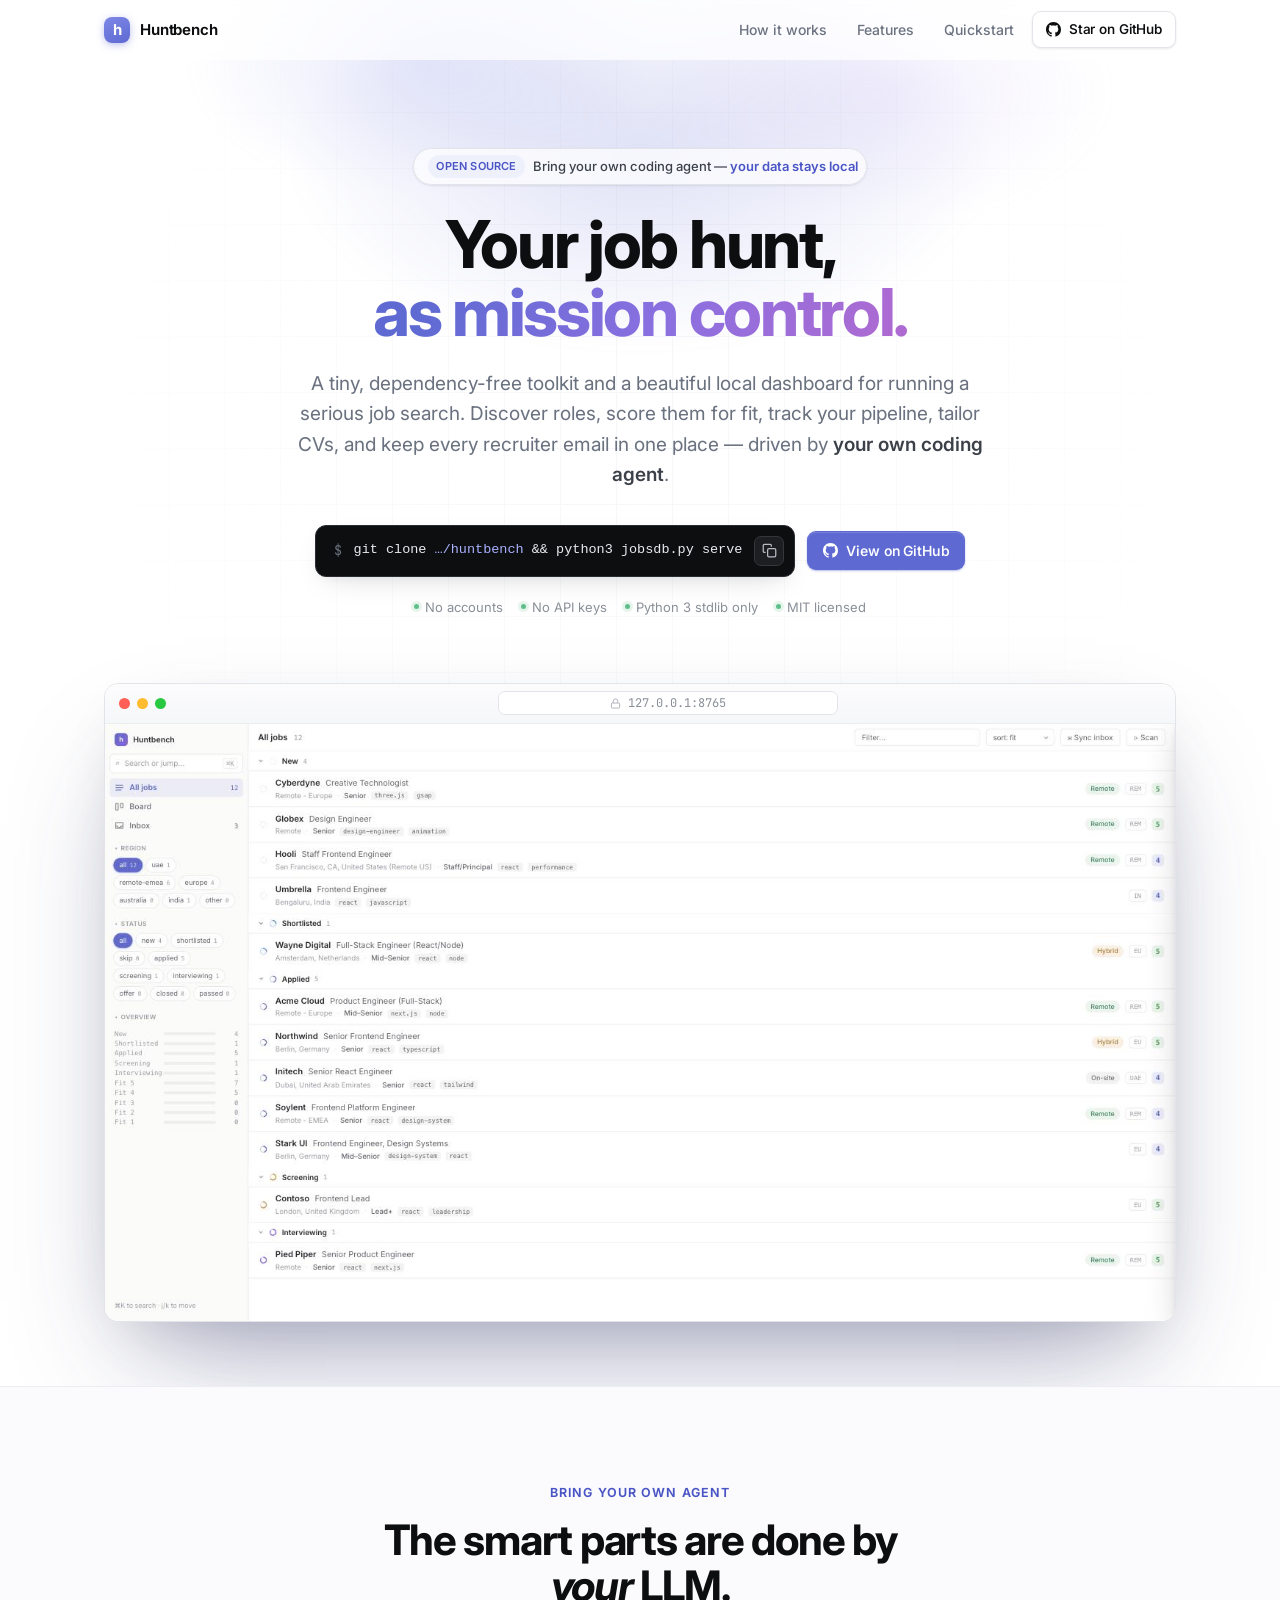
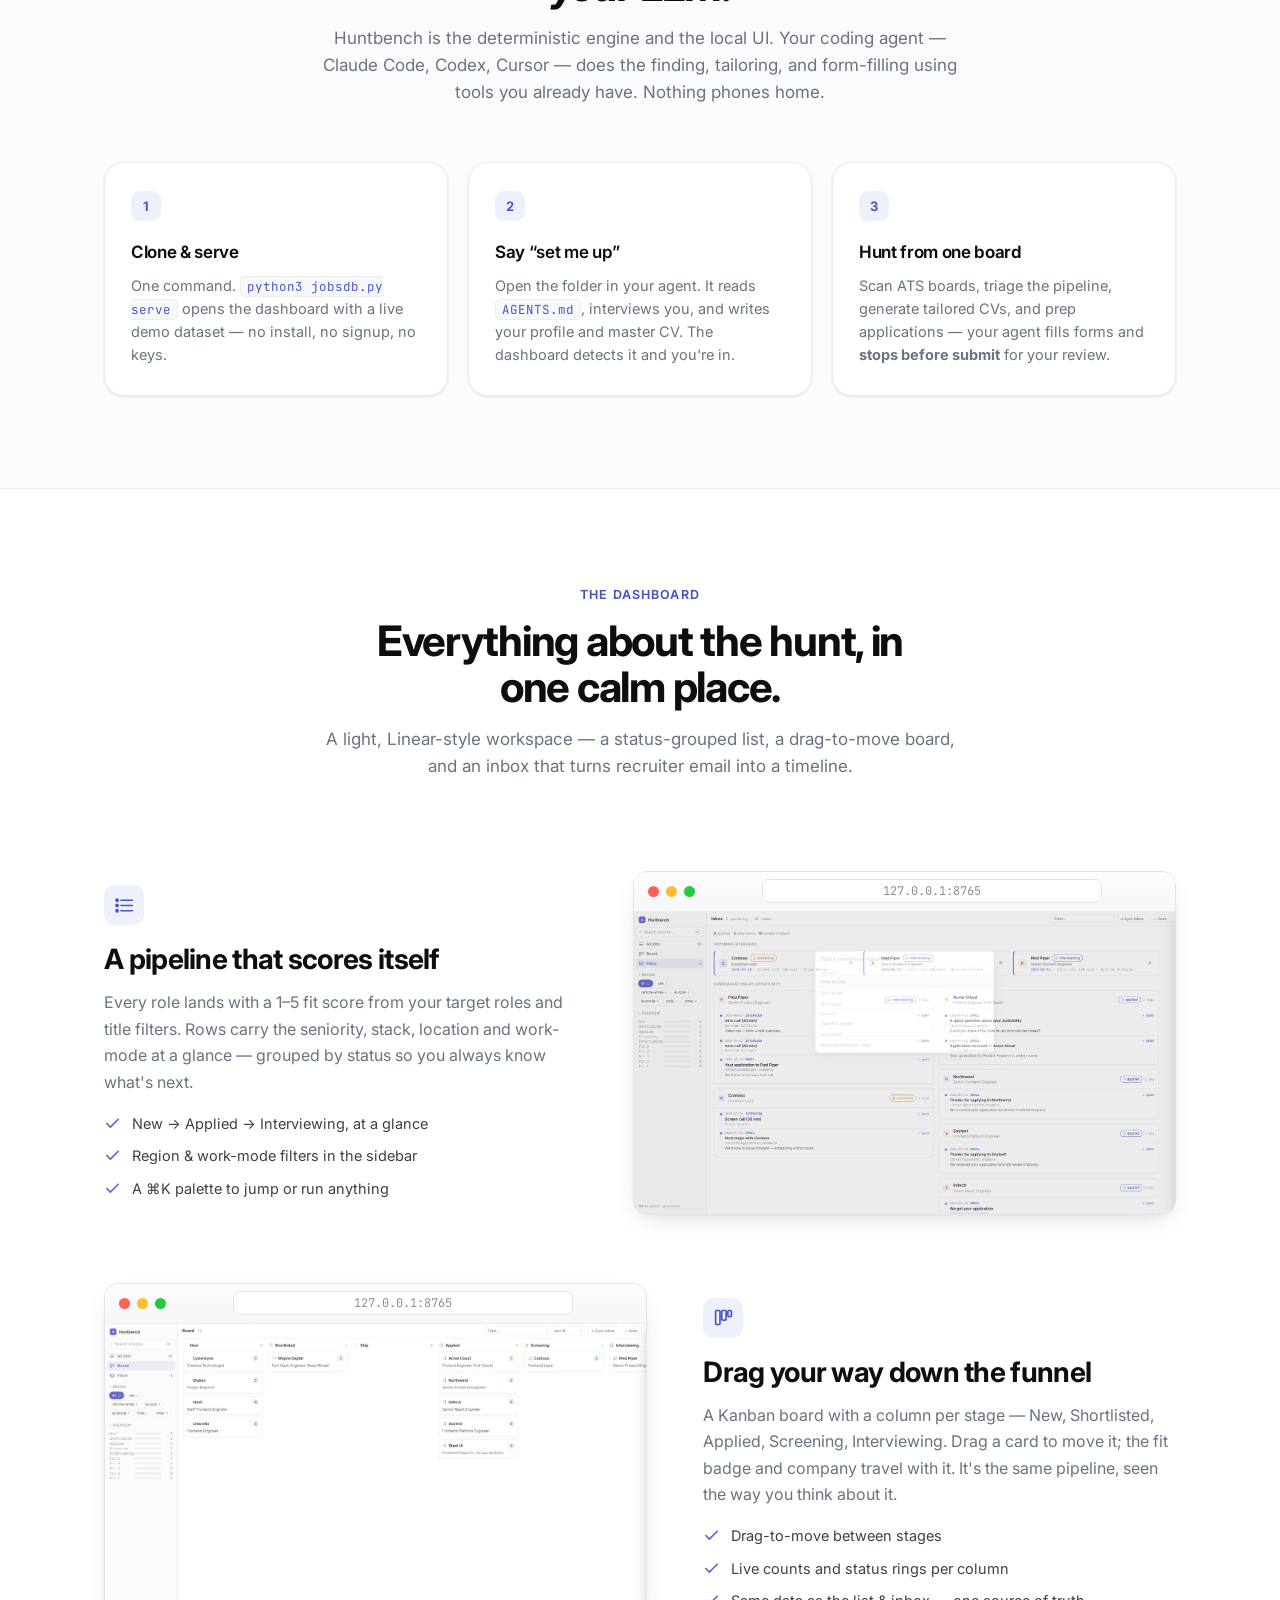
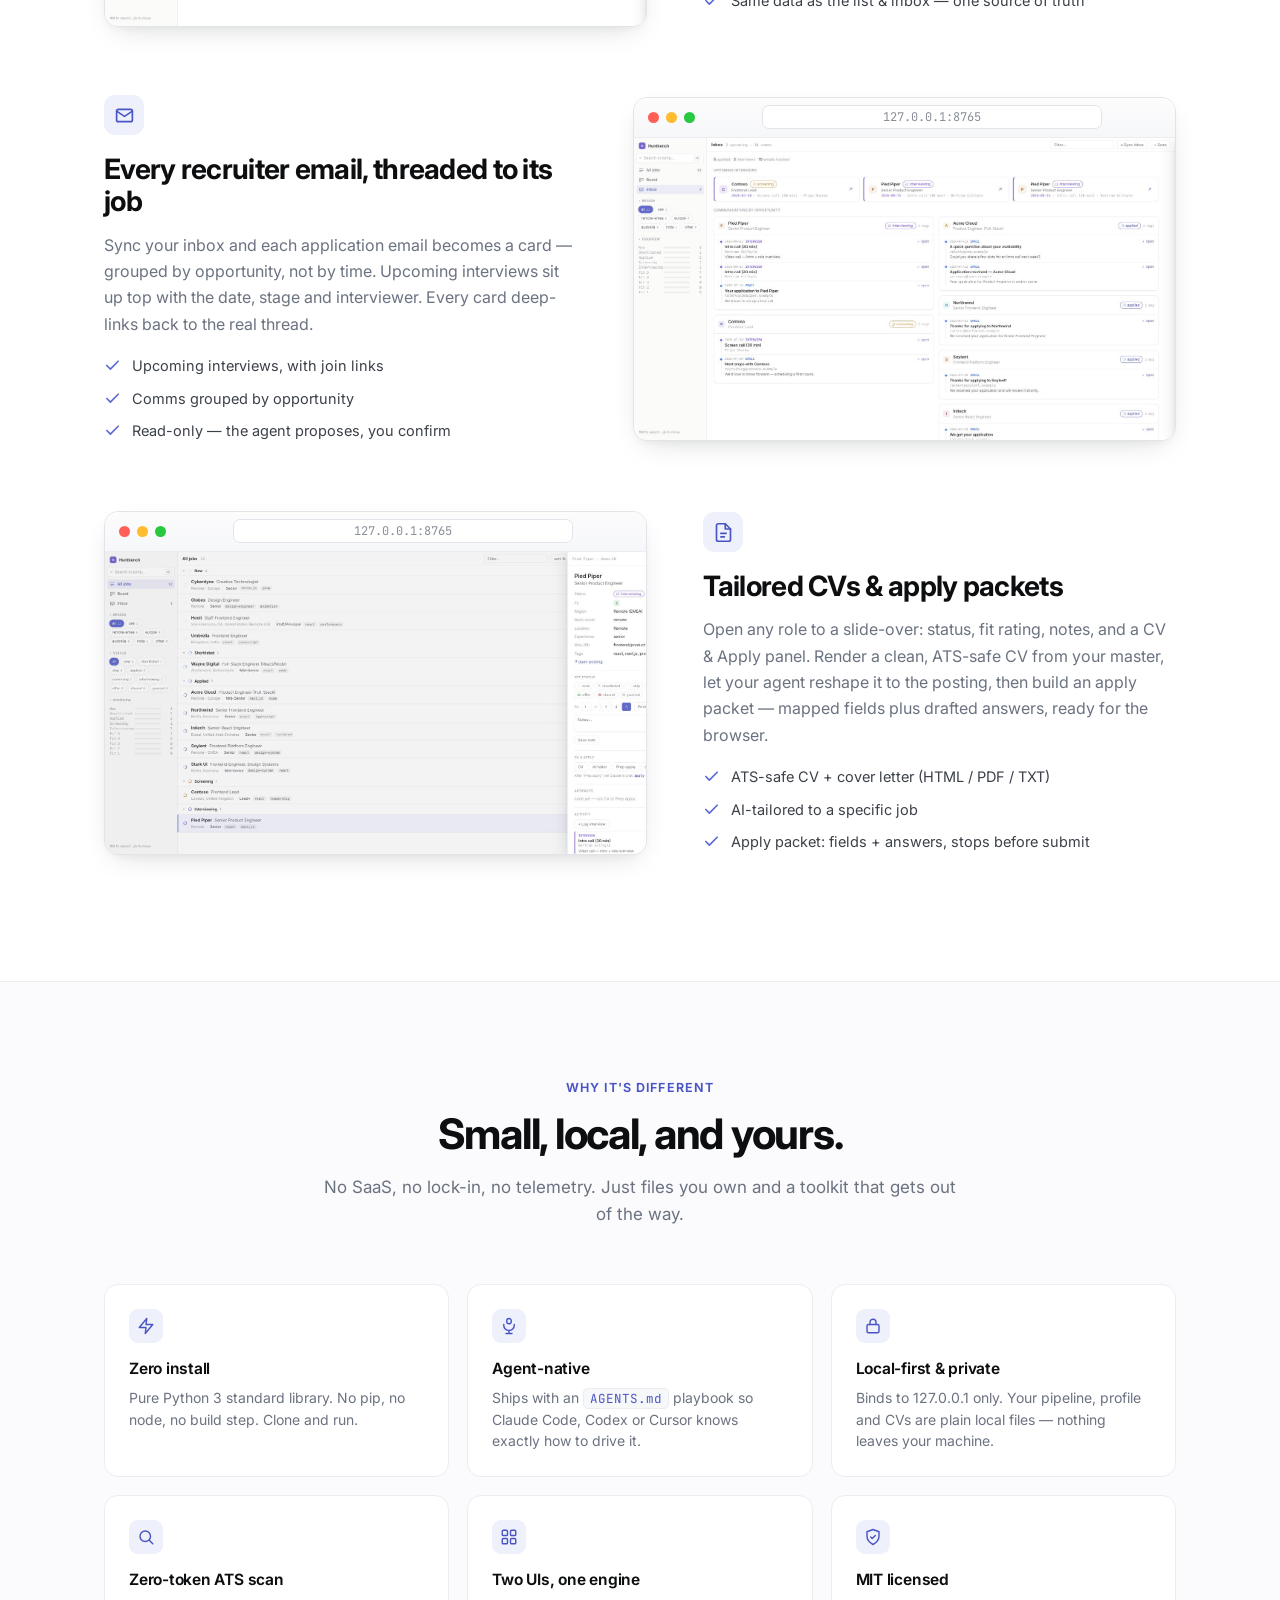
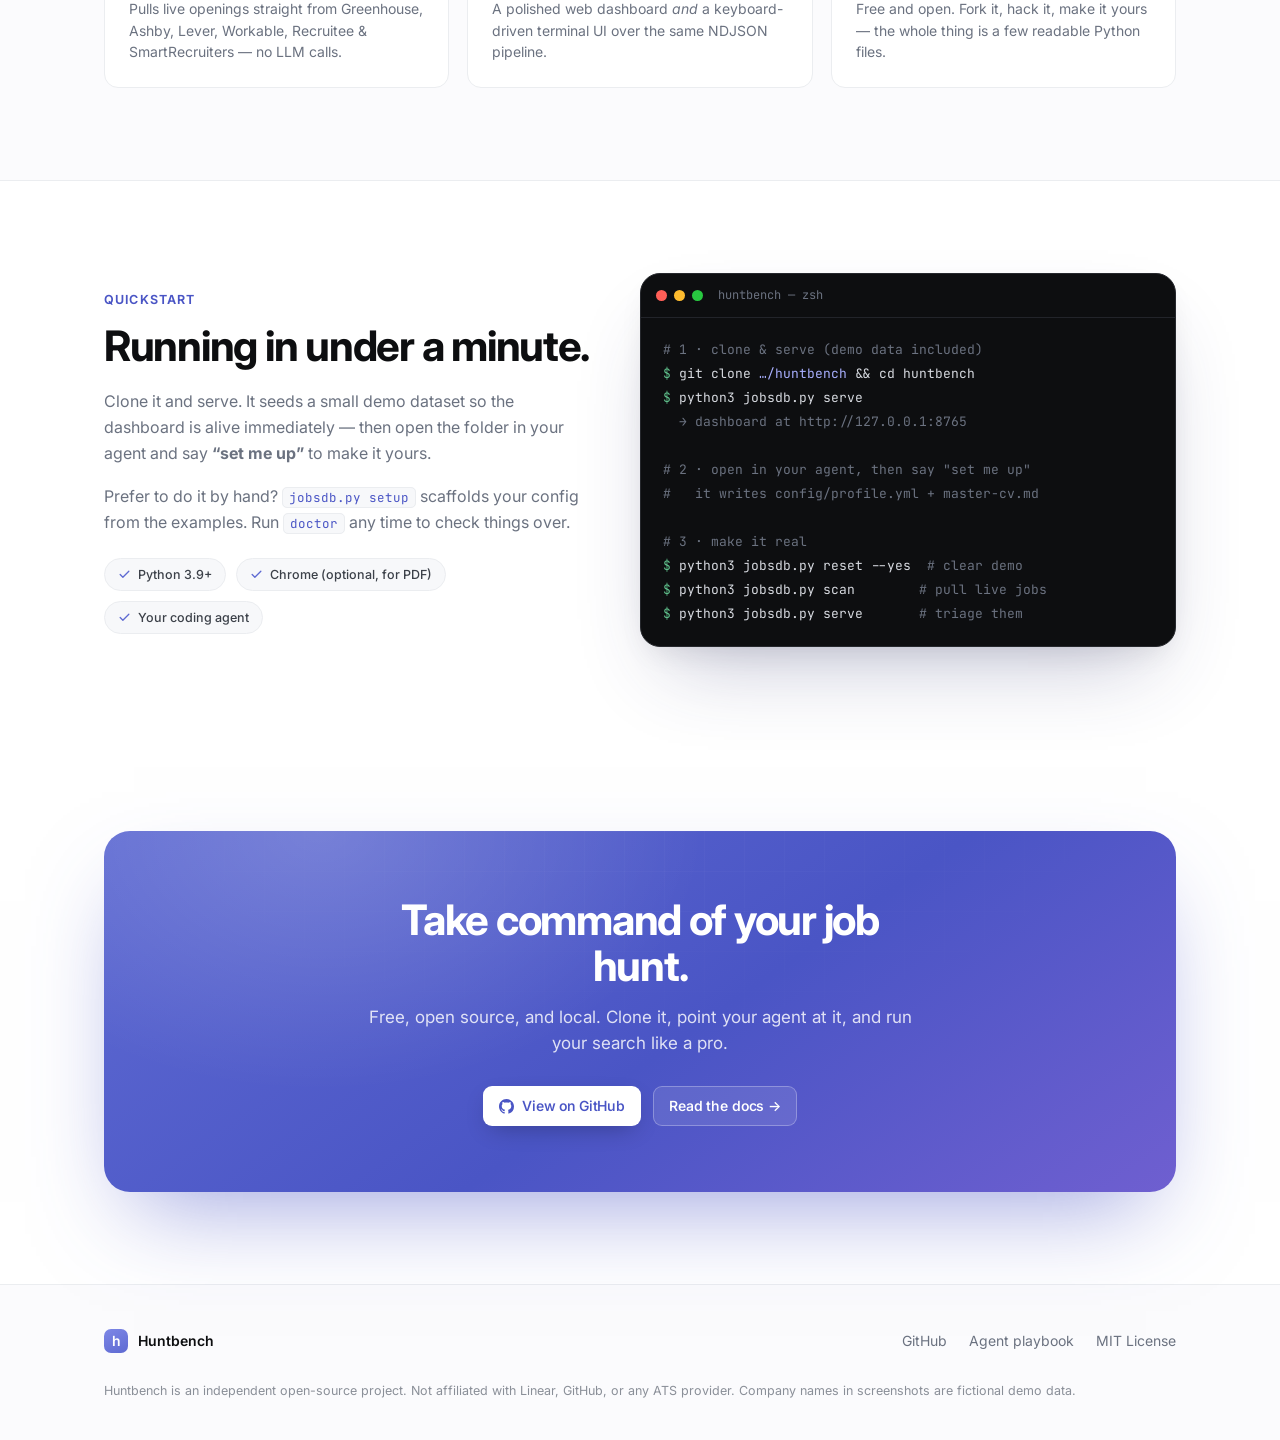
==== docs/index.html @ 875c88f5 "docs: add Linear-style GitHub Pages landing + README hero - docs/index.html: self-contained light-th" ====
<!DOCTYPE html>
<html lang="en">
<head>
<meta charset="UTF-8" />
<meta name="viewport" content="width=device-width, initial-scale=1.0" />
<title>Huntbench — Your job hunt, as mission control</title>
<meta name="description" content="A tiny, dependency-free toolkit + local dashboard for running a serious job search, driven by your own coding agent. Discover roles, score fit, track your pipeline, tailor CVs, and keep every recruiter email in one place. Your data never leaves your machine." />
<meta property="og:title" content="Huntbench — Your job hunt, as mission control" />
<meta property="og:description" content="A local, agent-native job-search command center. Zero install, zero API keys, your data stays on your machine." />
<meta property="og:type" content="website" />
<link rel="icon" href="data:image/svg+xml,%3Csvg xmlns='http://www.w3.org/2000/svg' viewBox='0 0 100 100'%3E%3Crect width='100' height='100' rx='24' fill='%235e6ad2'/%3E%3Ctext x='50' y='72' font-size='64' font-family='system-ui,sans-serif' font-weight='700' fill='white' text-anchor='middle'%3Eh%3C/text%3E%3C/svg%3E" />
<link rel="preconnect" href="https://fonts.googleapis.com" />
<link rel="preconnect" href="https://fonts.gstatic.com" crossorigin />
<link href="https://fonts.googleapis.com/css2?family=Inter:wght@400;450;500;600;700;800&family=JetBrains+Mono:wght@400;500&display=swap" rel="stylesheet" />
<style>
  :root {
    --bg: #ffffff;
    --bg-soft: #fbfbfd;
    --bg-panel: #f7f8fa;
    --ink: #0d0e10;
    --ink-2: #3c4149;
    --muted: #6b7280;
    --muted-2: #8a8f98;
    --line: #ebedf0;
    --line-2: #e2e4e9;
    --accent: #5e6ad2;
    --accent-ink: #4a55c5;
    --accent-soft: #eef0fb;
    --radius: 14px;
    --radius-lg: 20px;
    --shadow-sm: 0 1px 2px rgba(13,14,16,.04), 0 1px 3px rgba(13,14,16,.06);
    --shadow-md: 0 10px 30px -12px rgba(13,14,16,.18), 0 4px 12px -6px rgba(13,14,16,.08);
    --shadow-lg: 0 40px 80px -28px rgba(45,50,110,.30), 0 12px 32px -12px rgba(13,14,16,.12);
    --maxw: 1120px;
    --ease: cubic-bezier(.16,.84,.44,1);
  }

  * { box-sizing: border-box; margin: 0; padding: 0; }
  html { scroll-behavior: smooth; -webkit-text-size-adjust: 100%; }
  body {
    font-family: 'Inter', system-ui, -apple-system, sans-serif;
    background: var(--bg);
    color: var(--ink);
    line-height: 1.55;
    -webkit-font-smoothing: antialiased;
    text-rendering: optimizeLegibility;
    overflow-x: hidden;
  }
  a { color: inherit; text-decoration: none; }
  img { max-width: 100%; display: block; }
  ::selection { background: rgba(94,106,210,.18); }

  .wrap { max-width: var(--maxw); margin: 0 auto; padding: 0 24px; }

  /* ---------- Nav ---------- */
  nav {
    position: fixed; top: 0; left: 0; right: 0; z-index: 100;
    height: 60px;
    display: flex; align-items: center;
    background: rgba(255,255,255,.72);
    backdrop-filter: saturate(180%) blur(16px);
    -webkit-backdrop-filter: saturate(180%) blur(16px);
    border-bottom: 1px solid transparent;
    transition: border-color .3s var(--ease), background .3s var(--ease);
  }
  nav.scrolled { border-bottom-color: var(--line); }
  nav .wrap { display: flex; align-items: center; justify-content: space-between; width: 100%; }
  .brand { display: flex; align-items: center; gap: 10px; font-weight: 650; font-size: 15px; letter-spacing: -.01em; }
  .brand .mark {
    width: 26px; height: 26px; border-radius: 8px;
    background: linear-gradient(155deg, #7d87e6, #5e6ad2);
    color: #fff; display: grid; place-items: center;
    font-weight: 700; font-size: 15px;
    box-shadow: 0 2px 8px -1px rgba(94,106,210,.5);
  }
  .nav-links { display: flex; align-items: center; gap: 6px; }
  .nav-links a.link { color: var(--muted); font-size: 14px; font-weight: 500; padding: 8px 12px; border-radius: 8px; transition: color .2s, background .2s; }
  .nav-links a.link:hover { color: var(--ink); background: var(--bg-panel); }
  .btn {
    display: inline-flex; align-items: center; gap: 8px;
    font-size: 14px; font-weight: 550; letter-spacing: -.01em;
    padding: 8px 15px; border-radius: 9px; cursor: pointer;
    border: 1px solid transparent; transition: all .2s var(--ease); white-space: nowrap;
  }
  .btn svg { width: 15px; height: 15px; }
  .btn-primary { background: var(--accent); color: #fff; box-shadow: 0 1px 2px rgba(74,85,197,.4), inset 0 1px 0 rgba(255,255,255,.14); }
  .btn-primary:hover { background: var(--accent-ink); transform: translateY(-1px); box-shadow: 0 6px 16px -4px rgba(74,85,197,.5); }
  .btn-ghost { background: var(--bg); color: var(--ink); border-color: var(--line-2); box-shadow: var(--shadow-sm); }
  .btn-ghost:hover { border-color: #d3d6dd; transform: translateY(-1px); box-shadow: var(--shadow-md); }
  .btn-sm { padding: 7px 13px; font-size: 13.5px; }

  /* ---------- Hero ---------- */
  header { position: relative; padding: 148px 0 64px; text-align: center; overflow: hidden; }
  .glow {
    position: absolute; z-index: 0; pointer-events: none;
    left: 50%; top: -80px; transform: translateX(-50%);
    width: 1100px; height: 720px;
    background:
      radial-gradient(46% 40% at 50% 32%, rgba(94,106,210,.20), transparent 70%),
      radial-gradient(30% 26% at 30% 20%, rgba(139,147,232,.20), transparent 70%),
      radial-gradient(30% 26% at 72% 24%, rgba(180,160,240,.16), transparent 70%);
    filter: blur(8px);
  }
  .hero-grid {
    position: absolute; inset: 0; z-index: 0; pointer-events: none;
    background-image: linear-gradient(var(--line) 1px, transparent 1px), linear-gradient(90deg, var(--line) 1px, transparent 1px);
    background-size: 56px 56px;
    mask-image: radial-gradient(60% 55% at 50% 30%, #000 0%, transparent 78%);
    -webkit-mask-image: radial-gradient(60% 55% at 50% 30%, #000 0%, transparent 78%);
    opacity: .5;
  }
  header .wrap { position: relative; z-index: 1; }

  .pill {
    display: inline-flex; align-items: center; gap: 8px;
    font-size: 13px; font-weight: 500; color: var(--ink-2);
    background: rgba(255,255,255,.7); border: 1px solid var(--line-2);
    padding: 6px 8px 6px 14px; border-radius: 100px; margin-bottom: 26px;
    box-shadow: var(--shadow-sm); backdrop-filter: blur(6px);
  }
  .pill b { color: var(--accent-ink); font-weight: 600; }
  .pill .tag { background: var(--accent-soft); color: var(--accent-ink); font-weight: 600; font-size: 11px; letter-spacing: .02em; padding: 3px 8px; border-radius: 100px; }

  h1 {
    font-size: clamp(38px, 6.2vw, 66px);
    line-height: 1.03; letter-spacing: -.035em; font-weight: 750;
    color: var(--ink); margin: 0 auto 22px; max-width: 15ch;
  }
  h1 .grad {
    background: linear-gradient(110deg, #5e6ad2 10%, #8b70e0 55%, #b06ad0 100%);
    -webkit-background-clip: text; background-clip: text; -webkit-text-fill-color: transparent;
  }
  .sub {
    font-size: clamp(16px, 2vw, 19px); color: var(--muted);
    max-width: 60ch; margin: 0 auto 34px; line-height: 1.6; font-weight: 420;
  }
  .sub b { color: var(--ink-2); font-weight: 600; }

  .cta-row { display: flex; align-items: center; justify-content: center; gap: 12px; flex-wrap: wrap; }
  .clone {
    display: inline-flex; align-items: center; gap: 12px;
    background: #0d0e10; color: #e9eaee; border-radius: 11px;
    padding: 10px 10px 10px 18px; font-family: 'JetBrains Mono', monospace; font-size: 13.5px;
    box-shadow: var(--shadow-md); border: 1px solid #2a2c31;
  }
  .clone .dollar { color: #6b7280; }
  .clone code { color: #e9eaee; }
  .clone .accent { color: #a9b0ff; }
  .copy-btn {
    display: inline-grid; place-items: center; width: 30px; height: 30px;
    border-radius: 7px; background: #1c1e22; border: 1px solid #34363c; cursor: pointer;
    color: #b6bac2; transition: all .18s;
  }
  .copy-btn:hover { background: #2a2c31; color: #fff; }
  .copy-btn svg { width: 15px; height: 15px; }
  .copy-btn.copied { color: #7ee0a8; border-color: #2e6b47; }

  .hero-note { margin-top: 20px; font-size: 13px; color: var(--muted-2); display: flex; gap: 18px; justify-content: center; flex-wrap: wrap; }
  .hero-note span { display: inline-flex; align-items: center; gap: 6px; }
  .hero-note .dot { width: 5px; height: 5px; border-radius: 50%; background: #5fbf8b; box-shadow: 0 0 0 3px rgba(95,191,139,.16); }

  /* ---------- Browser frame ---------- */
  .shot-wrap { position: relative; margin-top: 60px; }
  .shot-wrap.hero-shot { margin-top: 66px; }
  .browser {
    border-radius: 14px; overflow: hidden; background: #fff;
    border: 1px solid var(--line-2); box-shadow: var(--shadow-lg);
  }
  .browser .bar {
    display: flex; align-items: center; gap: 8px; height: 40px; padding: 0 14px;
    background: linear-gradient(#fcfcfd, #f6f7f9); border-bottom: 1px solid var(--line);
  }
  .browser .dots { display: flex; gap: 7px; }
  .browser .dots i { width: 11px; height: 11px; border-radius: 50%; display: block; }
  .browser .dots i:nth-child(1){ background:#ff5f57; }
  .browser .dots i:nth-child(2){ background:#febc2e; }
  .browser .dots i:nth-child(3){ background:#28c840; }
  .browser .url {
    flex: 1; max-width: 340px; margin: 0 auto; height: 24px;
    background: #fff; border: 1px solid var(--line-2); border-radius: 7px;
    display: flex; align-items: center; justify-content: center; gap: 7px;
    font-size: 12px; color: var(--muted-2); font-family: 'JetBrains Mono', monospace;
  }
  .browser .url svg { width: 11px; height: 11px; opacity: .7; }
  .browser .body { background: #fff; }
  .browser .body img { width: 100%; height: auto; display: block; }
  .hero-shot .browser { box-shadow: 0 60px 120px -40px rgba(45,50,110,.42), 0 24px 60px -24px rgba(13,14,16,.16); }

  /* ---------- Sections ---------- */
  section { position: relative; padding: 92px 0; }
  .eyebrow {
    display: inline-block; font-size: 12.5px; font-weight: 650; letter-spacing: .09em;
    text-transform: uppercase; color: var(--accent-ink); margin-bottom: 14px;
  }
  h2 { font-size: clamp(28px, 4vw, 42px); line-height: 1.1; letter-spacing: -.03em; font-weight: 720; max-width: 20ch; }
  .section-head { text-align: center; max-width: 640px; margin: 0 auto 56px; }
  .section-head h2 { margin: 0 auto 16px; }
  .section-head p { color: var(--muted); font-size: 17px; line-height: 1.6; }

  .soft-bg { background: var(--bg-soft); border-top: 1px solid var(--line); border-bottom: 1px solid var(--line); }

  /* ---------- How it works ---------- */
  .steps { display: grid; grid-template-columns: repeat(3, 1fr); gap: 20px; }
  .step {
    background: var(--bg); border: 1px solid var(--line); border-radius: var(--radius-lg);
    padding: 28px 26px; box-shadow: var(--shadow-sm); position: relative; overflow: hidden;
    transition: transform .3s var(--ease), box-shadow .3s var(--ease), border-color .3s;
  }
  .step:hover { transform: translateY(-3px); box-shadow: var(--shadow-md); border-color: var(--line-2); }
  .step .num {
    width: 30px; height: 30px; border-radius: 9px; display: grid; place-items: center;
    font-size: 13px; font-weight: 700; color: var(--accent-ink);
    background: var(--accent-soft); margin-bottom: 18px;
  }
  .step h3 { font-size: 17px; font-weight: 640; letter-spacing: -.02em; margin-bottom: 8px; }
  .step p { color: var(--muted); font-size: 14.5px; line-height: 1.6; }
  .step code, .inline-code {
    font-family: 'JetBrains Mono', monospace; font-size: 12.5px;
    background: var(--bg-panel); border: 1px solid var(--line); color: var(--accent-ink);
    padding: 1px 6px; border-radius: 5px;
  }
  .say { color: var(--ink); font-weight: 600; }

  /* ---------- Feature showcase (alternating) ---------- */
  .feature {
    display: grid; grid-template-columns: 1fr 1.15fr; gap: 56px; align-items: center;
    padding: 34px 0;
  }
  .feature.rev { grid-template-columns: 1.15fr 1fr; }
  .feature.rev .f-copy { order: 2; }
  .feature.rev .f-media { order: 1; }
  .f-icon {
    width: 40px; height: 40px; border-radius: 11px; display: grid; place-items: center;
    background: var(--accent-soft); color: var(--accent-ink); margin-bottom: 18px;
  }
  .f-icon svg { width: 21px; height: 21px; }
  .f-copy h3 { font-size: clamp(22px, 2.6vw, 28px); letter-spacing: -.025em; font-weight: 700; line-height: 1.15; margin-bottom: 14px; }
  .f-copy p { color: var(--muted); font-size: 16px; line-height: 1.65; margin-bottom: 18px; }
  .f-list { list-style: none; display: flex; flex-direction: column; gap: 10px; }
  .f-list li { display: flex; gap: 11px; align-items: flex-start; font-size: 14.5px; color: var(--ink-2); }
  .f-list li svg { width: 17px; height: 17px; color: var(--accent); flex-shrink: 0; margin-top: 2px; }
  .f-media .browser { box-shadow: var(--shadow-md); }
  .f-media .browser:hover { box-shadow: var(--shadow-lg); }
  .f-media .browser { transition: box-shadow .4s var(--ease), transform .4s var(--ease); }

  /* ---------- Feature grid ---------- */
  .grid { display: grid; grid-template-columns: repeat(3, 1fr); gap: 18px; }
  .card {
    background: var(--bg); border: 1px solid var(--line); border-radius: var(--radius);
    padding: 24px; transition: transform .3s var(--ease), box-shadow .3s var(--ease), border-color .3s;
  }
  .card:hover { transform: translateY(-3px); box-shadow: var(--shadow-md); border-color: var(--line-2); }
  .card .ci { width: 34px; height: 34px; border-radius: 9px; display: grid; place-items: center; background: var(--accent-soft); color: var(--accent-ink); margin-bottom: 14px; }
  .card .ci svg { width: 18px; height: 18px; }
  .card h4 { font-size: 15.5px; font-weight: 640; letter-spacing: -.015em; margin-bottom: 6px; }
  .card p { color: var(--muted); font-size: 14px; line-height: 1.55; }

  /* ---------- Quickstart ---------- */
  .qs { display: grid; grid-template-columns: 1fr 1.1fr; gap: 48px; align-items: center; }
  .terminal {
    background: #0d0e10; border-radius: var(--radius-lg); overflow: hidden;
    border: 1px solid #26282d; box-shadow: var(--shadow-lg);
  }
  .terminal .tbar { display: flex; align-items: center; gap: 7px; padding: 12px 15px; border-bottom: 1px solid #22242a; }
  .terminal .tbar i { width: 11px; height: 11px; border-radius: 50%; }
  .terminal .tbar i:nth-child(1){ background:#ff5f57; } .terminal .tbar i:nth-child(2){ background:#febc2e; } .terminal .tbar i:nth-child(3){ background:#28c840; }
  .terminal .tbar span { margin-left: 8px; font-size: 12px; color: #6b7280; font-family: 'JetBrains Mono', monospace; }
  .terminal pre { padding: 20px 22px; overflow-x: auto; font-family: 'JetBrains Mono', monospace; font-size: 13px; line-height: 1.85; color: #d7dae0; }
  .terminal .c { color: #6b7280; }
  .terminal .p { color: #5fbf8b; }
  .terminal .a { color: #a9b0ff; }
  .qs-copy h2 { margin-bottom: 18px; }
  .qs-copy p { color: var(--muted); font-size: 16px; line-height: 1.65; margin-bottom: 16px; }
  .qs-req { display: flex; gap: 10px; flex-wrap: wrap; margin-top: 22px; }
  .qs-req .chip {
    font-size: 12.5px; font-weight: 500; color: var(--ink-2);
    background: var(--bg-panel); border: 1px solid var(--line); border-radius: 100px; padding: 6px 13px;
    display: inline-flex; align-items: center; gap: 7px;
  }
  .qs-req .chip svg { width: 13px; height: 13px; color: var(--accent); }

  /* ---------- CTA band ---------- */
  .cta-band { text-align: center; }
  .cta-card {
    position: relative; overflow: hidden;
    background: linear-gradient(145deg, #5e6ad2, #4a55c5 55%, #6f5fd0);
    border-radius: 26px; padding: 66px 32px;
    box-shadow: 0 40px 90px -30px rgba(74,85,197,.55);
  }
  .cta-card::before {
    content: ""; position: absolute; inset: 0;
    background: radial-gradient(60% 120% at 20% 0%, rgba(255,255,255,.18), transparent 60%);
  }
  .cta-card::after {
    content: ""; position: absolute; inset: 0; opacity: .5;
    background-image: linear-gradient(rgba(255,255,255,.06) 1px, transparent 1px), linear-gradient(90deg, rgba(255,255,255,.06) 1px, transparent 1px);
    background-size: 40px 40px;
    mask-image: radial-gradient(70% 90% at 50% 0%, #000, transparent 75%);
    -webkit-mask-image: radial-gradient(70% 90% at 50% 0%, #000, transparent 75%);
  }
  .cta-card > * { position: relative; z-index: 1; }
  .cta-card h2 { color: #fff; margin: 0 auto 14px; max-width: 18ch; }
  .cta-card p { color: rgba(255,255,255,.82); font-size: 17px; max-width: 52ch; margin: 0 auto 30px; }
  .cta-card .btn-white { background: #fff; color: var(--accent-ink); box-shadow: 0 8px 24px -8px rgba(0,0,0,.3); }
  .cta-card .btn-white:hover { transform: translateY(-2px); box-shadow: 0 14px 34px -10px rgba(0,0,0,.36); }
  .cta-card .btn-outline { background: rgba(255,255,255,.1); color: #fff; border-color: rgba(255,255,255,.28); }
  .cta-card .btn-outline:hover { background: rgba(255,255,255,.18); transform: translateY(-2px); }

  /* ---------- Footer ---------- */
  footer { border-top: 1px solid var(--line); padding: 44px 0 40px; background: var(--bg-soft); }
  footer .wrap { display: flex; align-items: center; justify-content: space-between; gap: 20px; flex-wrap: wrap; }
  footer .fbrand { display: flex; align-items: center; gap: 10px; font-weight: 600; font-size: 14px; }
  footer .flinks { display: flex; gap: 22px; font-size: 14px; }
  footer .flinks a { color: var(--muted); transition: color .2s; }
  footer .flinks a:hover { color: var(--ink); }
  footer .fnote { width: 100%; font-size: 12.5px; color: var(--muted-2); padding-top: 8px; }

  /* ---------- reveal ---------- */
  .reveal { opacity: 0; transform: translateY(22px); transition: opacity .7s var(--ease), transform .7s var(--ease); }
  .reveal.in { opacity: 1; transform: none; }
  .reveal.d1 { transition-delay: .08s; } .reveal.d2 { transition-delay: .16s; } .reveal.d3 { transition-delay: .24s; }
  @media (prefers-reduced-motion: reduce) { .reveal { opacity: 1; transform: none; transition: none; } html { scroll-behavior: auto; } }

  /* ---------- responsive ---------- */
  @media (max-width: 900px) {
    .steps, .grid { grid-template-columns: 1fr; }
    .feature, .feature.rev, .qs { grid-template-columns: 1fr; gap: 30px; }
    .feature.rev .f-copy, .feature.rev .f-media { order: 0; }
    .f-media { order: 2 !important; }
    header { padding: 120px 0 40px; }
    section { padding: 68px 0; }
    .nav-links .link { display: none; }
  }
  @media (max-width: 560px) {
    .clone { font-size: 12px; padding: 9px 9px 9px 14px; }
    .hero-note { gap: 12px; }
    .cta-card { padding: 48px 22px; }
  }
</style>
</head>
<body>

<!-- NAV -->
<nav id="nav">
  <div class="wrap">
    <a class="brand" href="#top">
      <span class="mark">h</span> Huntbench
    </a>
    <div class="nav-links">
      <a class="link" href="#how">How it works</a>
      <a class="link" href="#features">Features</a>
      <a class="link" href="#start">Quickstart</a>
      <a class="btn btn-ghost btn-sm" href="https://github.com/rachitkhurana/huntbench" target="_blank" rel="noopener">
        <svg viewBox="0 0 16 16" fill="currentColor"><path d="M8 0C3.58 0 0 3.58 0 8c0 3.54 2.29 6.53 5.47 7.59.4.07.55-.17.55-.38 0-.19-.01-.82-.01-1.49-2.01.37-2.53-.49-2.69-.94-.09-.23-.48-.94-.82-1.13-.28-.15-.68-.52-.01-.53.63-.01 1.08.58 1.23.82.72 1.21 1.87.87 2.33.66.07-.52.28-.87.51-1.07-1.78-.2-3.64-.89-3.64-3.95 0-.87.31-1.59.82-2.15-.08-.2-.36-1.02.08-2.12 0 0 .67-.21 2.2.82.64-.18 1.32-.27 2-.27.68 0 1.36.09 2 .27 1.53-1.04 2.2-.82 2.2-.82.44 1.1.16 1.92.08 2.12.51.56.82 1.27.82 2.15 0 3.07-1.87 3.75-3.65 3.95.29.25.54.73.54 1.48 0 1.07-.01 1.93-.01 2.2 0 .21.15.46.55.38A8.01 8.01 0 0016 8c0-4.42-3.58-8-8-8z"/></svg>
        Star on GitHub
      </a>
    </div>
  </div>
</nav>

<!-- HERO -->
<header id="top">
  <div class="hero-grid"></div>
  <div class="glow"></div>
  <div class="wrap">
    <div class="pill reveal">
      <span class="tag">OPEN SOURCE</span>
      <span>Bring your own coding agent — <b>your data stays local</b></span>
    </div>
    <h1 class="reveal d1">Your job hunt,<br><span class="grad">as mission control.</span></h1>
    <p class="sub reveal d2">
      A tiny, dependency-free toolkit and a beautiful local dashboard for running a serious job search.
      Discover roles, score them for fit, track your pipeline, tailor CVs, and keep every recruiter
      email in one place — driven by <b>your own coding agent</b>.
    </p>
    <div class="cta-row reveal d3">
      <div class="clone">
        <span class="dollar">$</span>
        <code>git clone <span class="accent">…/huntbench</span> && python3 jobsdb.py serve</code>
        <button class="copy-btn" id="copyBtn" aria-label="Copy clone command" title="Copy">
          <svg viewBox="0 0 24 24" fill="none" stroke="currentColor" stroke-width="2" stroke-linecap="round" stroke-linejoin="round"><rect x="9" y="9" width="13" height="13" rx="2"/><path d="M5 15H4a2 2 0 0 1-2-2V4a2 2 0 0 1 2-2h9a2 2 0 0 1 2 2v1"/></svg>
        </button>
      </div>
      <a class="btn btn-primary" href="https://github.com/rachitkhurana/huntbench" target="_blank" rel="noopener">
        <svg viewBox="0 0 16 16" fill="currentColor"><path d="M8 0C3.58 0 0 3.58 0 8c0 3.54 2.29 6.53 5.47 7.59.4.07.55-.17.55-.38 0-.19-.01-.82-.01-1.49-2.01.37-2.53-.49-2.69-.94-.09-.23-.48-.94-.82-1.13-.28-.15-.68-.52-.01-.53.63-.01 1.08.58 1.23.82.72 1.21 1.87.87 2.33.66.07-.52.28-.87.51-1.07-1.78-.2-3.64-.89-3.64-3.95 0-.87.31-1.59.82-2.15-.08-.2-.36-1.02.08-2.12 0 0 .67-.21 2.2.82.64-.18 1.32-.27 2-.27.68 0 1.36.09 2 .27 1.53-1.04 2.2-.82 2.2-.82.44 1.1.16 1.92.08 2.12.51.56.82 1.27.82 2.15 0 3.07-1.87 3.75-3.65 3.95.29.25.54.73.54 1.48 0 1.07-.01 1.93-.01 2.2 0 .21.15.46.55.38A8.01 8.01 0 0016 8c0-4.42-3.58-8-8-8z"/></svg>
        View on GitHub
      </a>
    </div>
    <div class="hero-note reveal d3">
      <span><span class="dot"></span> No accounts</span>
      <span><span class="dot"></span> No API keys</span>
      <span><span class="dot"></span> Python 3 stdlib only</span>
      <span><span class="dot"></span> MIT licensed</span>
    </div>

    <div class="shot-wrap hero-shot reveal d3">
      <div class="browser">
        <div class="bar">
          <div class="dots"><i></i><i></i><i></i></div>
          <div class="url">
            <svg viewBox="0 0 24 24" fill="none" stroke="currentColor" stroke-width="2"><rect x="3" y="11" width="18" height="11" rx="2"/><path d="M7 11V7a5 5 0 0 1 10 0v4"/></svg>
            127.0.0.1:8765
          </div>
        </div>
        <div class="body"><img src="assets/shot-list.jpg" alt="Huntbench dashboard — status-grouped job list with fit scores" loading="eager" /></div>
      </div>
    </div>
  </div>
</header>

<!-- HOW IT WORKS -->
<section id="how" class="soft-bg">
  <div class="wrap">
    <div class="section-head reveal">
      <span class="eyebrow">Bring your own agent</span>
      <h2>The smart parts are done by <em>your</em> LLM.</h2>
      <p>Huntbench is the deterministic engine and the local UI. Your coding agent — Claude Code, Codex, Cursor — does the finding, tailoring, and form-filling using tools you already have. Nothing phones home.</p>
    </div>
    <div class="steps">
      <div class="step reveal">
        <div class="num">1</div>
        <h3>Clone &amp; serve</h3>
        <p>One command. <code>python3 jobsdb.py serve</code> opens the dashboard with a live demo dataset — no install, no signup, no keys.</p>
      </div>
      <div class="step reveal d1">
        <div class="num">2</div>
        <h3>Say <span class="say">“set me up”</span></h3>
        <p>Open the folder in your agent. It reads <code>AGENTS.md</code>, interviews you, and writes your profile and master CV. The dashboard detects it and you're in.</p>
      </div>
      <div class="step reveal d2">
        <div class="num">3</div>
        <h3>Hunt from one board</h3>
        <p>Scan ATS boards, triage the pipeline, generate tailored CVs, and prep applications — your agent fills forms and <b>stops before submit</b> for your review.</p>
      </div>
    </div>
  </div>
</section>

<!-- FEATURE SHOWCASE -->
<section id="features">
  <div class="wrap">
    <div class="section-head reveal">
      <span class="eyebrow">The dashboard</span>
      <h2>Everything about the hunt, in one calm place.</h2>
      <p>A light, Linear-style workspace — a status-grouped list, a drag-to-move board, and an inbox that turns recruiter email into a timeline.</p>
    </div>

    <!-- feature 1 -->
    <div class="feature reveal">
      <div class="f-copy">
        <div class="f-icon">
          <svg viewBox="0 0 24 24" fill="none" stroke="currentColor" stroke-width="1.9" stroke-linecap="round" stroke-linejoin="round"><line x1="8" y1="6" x2="21" y2="6"/><line x1="8" y1="12" x2="21" y2="12"/><line x1="8" y1="18" x2="21" y2="18"/><circle cx="3.5" cy="6" r="1.2" fill="currentColor"/><circle cx="3.5" cy="12" r="1.2" fill="currentColor"/><circle cx="3.5" cy="18" r="1.2" fill="currentColor"/></svg>
        </div>
        <h3>A pipeline that scores itself</h3>
        <p>Every role lands with a 1–5 fit score from your target roles and title filters. Rows carry the seniority, stack, location and work-mode at a glance — grouped by status so you always know what's next.</p>
        <ul class="f-list">
          <li><svg viewBox="0 0 24 24" fill="none" stroke="currentColor" stroke-width="2.4" stroke-linecap="round" stroke-linejoin="round"><polyline points="20 6 9 17 4 12"/></svg> New → Applied → Interviewing, at a glance</li>
          <li><svg viewBox="0 0 24 24" fill="none" stroke="currentColor" stroke-width="2.4" stroke-linecap="round" stroke-linejoin="round"><polyline points="20 6 9 17 4 12"/></svg> Region &amp; work-mode filters in the sidebar</li>
          <li><svg viewBox="0 0 24 24" fill="none" stroke="currentColor" stroke-width="2.4" stroke-linecap="round" stroke-linejoin="round"><polyline points="20 6 9 17 4 12"/></svg> A ⌘K palette to jump or run anything</li>
        </ul>
      </div>
      <div class="f-media">
        <div class="browser"><div class="bar"><div class="dots"><i></i><i></i><i></i></div><div class="url">127.0.0.1:8765</div></div><div class="body"><img src="assets/shot-palette.jpg" alt="Command palette over the job list" loading="lazy" /></div></div>
      </div>
    </div>

    <!-- feature 2 -->
    <div class="feature rev reveal">
      <div class="f-copy">
        <div class="f-icon">
          <svg viewBox="0 0 24 24" fill="none" stroke="currentColor" stroke-width="1.9" stroke-linecap="round" stroke-linejoin="round"><rect x="3" y="4" width="5" height="16" rx="1.2"/><rect x="10" y="4" width="5" height="11" rx="1.2"/><rect x="17" y="4" width="4" height="7" rx="1.2"/></svg>
        </div>
        <h3>Drag your way down the funnel</h3>
        <p>A Kanban board with a column per stage — New, Shortlisted, Applied, Screening, Interviewing. Drag a card to move it; the fit badge and company travel with it. It's the same pipeline, seen the way you think about it.</p>
        <ul class="f-list">
          <li><svg viewBox="0 0 24 24" fill="none" stroke="currentColor" stroke-width="2.4" stroke-linecap="round" stroke-linejoin="round"><polyline points="20 6 9 17 4 12"/></svg> Drag-to-move between stages</li>
          <li><svg viewBox="0 0 24 24" fill="none" stroke="currentColor" stroke-width="2.4" stroke-linecap="round" stroke-linejoin="round"><polyline points="20 6 9 17 4 12"/></svg> Live counts and status rings per column</li>
          <li><svg viewBox="0 0 24 24" fill="none" stroke="currentColor" stroke-width="2.4" stroke-linecap="round" stroke-linejoin="round"><polyline points="20 6 9 17 4 12"/></svg> Same data as the list &amp; inbox — one source of truth</li>
        </ul>
      </div>
      <div class="f-media">
        <div class="browser"><div class="bar"><div class="dots"><i></i><i></i><i></i></div><div class="url">127.0.0.1:8765</div></div><div class="body"><img src="assets/shot-board.jpg" alt="Kanban board with pipeline columns" loading="lazy" /></div></div>
      </div>
    </div>

    <!-- feature 3 -->
    <div class="feature reveal">
      <div class="f-copy">
        <div class="f-icon">
          <svg viewBox="0 0 24 24" fill="none" stroke="currentColor" stroke-width="1.9" stroke-linecap="round" stroke-linejoin="round"><rect x="3" y="5" width="18" height="14" rx="2"/><path d="m3 7 9 6 9-6"/></svg>
        </div>
        <h3>Every recruiter email, threaded to its job</h3>
        <p>Sync your inbox and each application email becomes a card — grouped by opportunity, not by time. Upcoming interviews sit up top with the date, stage and interviewer. Every card deep-links back to the real thread.</p>
        <ul class="f-list">
          <li><svg viewBox="0 0 24 24" fill="none" stroke="currentColor" stroke-width="2.4" stroke-linecap="round" stroke-linejoin="round"><polyline points="20 6 9 17 4 12"/></svg> Upcoming interviews, with join links</li>
          <li><svg viewBox="0 0 24 24" fill="none" stroke="currentColor" stroke-width="2.4" stroke-linecap="round" stroke-linejoin="round"><polyline points="20 6 9 17 4 12"/></svg> Comms grouped by opportunity</li>
          <li><svg viewBox="0 0 24 24" fill="none" stroke="currentColor" stroke-width="2.4" stroke-linecap="round" stroke-linejoin="round"><polyline points="20 6 9 17 4 12"/></svg> Read-only — the agent proposes, you confirm</li>
        </ul>
      </div>
      <div class="f-media">
        <div class="browser"><div class="bar"><div class="dots"><i></i><i></i><i></i></div><div class="url">127.0.0.1:8765</div></div><div class="body"><img src="assets/shot-inbox.jpg" alt="Inbox — recruiter emails grouped by opportunity" loading="lazy" /></div></div>
      </div>
    </div>

    <!-- feature 4 -->
    <div class="feature rev reveal">
      <div class="f-copy">
        <div class="f-icon">
          <svg viewBox="0 0 24 24" fill="none" stroke="currentColor" stroke-width="1.9" stroke-linecap="round" stroke-linejoin="round"><path d="M14 2H6a2 2 0 0 0-2 2v16a2 2 0 0 0 2 2h12a2 2 0 0 0 2-2V8z"/><path d="M14 2v6h6"/><path d="M9 13h6M9 17h4"/></svg>
        </div>
        <h3>Tailored CVs &amp; apply packets</h3>
        <p>Open any role to a slide-over: status, fit rating, notes, and a CV &amp; Apply panel. Render a clean, ATS-safe CV from your master, let your agent reshape it to the posting, then build an apply packet — mapped fields plus drafted answers, ready for the browser.</p>
        <ul class="f-list">
          <li><svg viewBox="0 0 24 24" fill="none" stroke="currentColor" stroke-width="2.4" stroke-linecap="round" stroke-linejoin="round"><polyline points="20 6 9 17 4 12"/></svg> ATS-safe CV + cover letter (HTML / PDF / TXT)</li>
          <li><svg viewBox="0 0 24 24" fill="none" stroke="currentColor" stroke-width="2.4" stroke-linecap="round" stroke-linejoin="round"><polyline points="20 6 9 17 4 12"/></svg> AI-tailored to a specific job</li>
          <li><svg viewBox="0 0 24 24" fill="none" stroke="currentColor" stroke-width="2.4" stroke-linecap="round" stroke-linejoin="round"><polyline points="20 6 9 17 4 12"/></svg> Apply packet: fields + answers, stops before submit</li>
        </ul>
      </div>
      <div class="f-media">
        <div class="browser"><div class="bar"><div class="dots"><i></i><i></i><i></i></div><div class="url">127.0.0.1:8765</div></div><div class="body"><img src="assets/shot-detail.jpg" alt="Job detail slide-over with CV and apply panel" loading="lazy" /></div></div>
      </div>
    </div>
  </div>
</section>

<!-- FEATURE GRID -->
<section class="soft-bg">
  <div class="wrap">
    <div class="section-head reveal">
      <span class="eyebrow">Why it's different</span>
      <h2>Small, local, and yours.</h2>
      <p>No SaaS, no lock-in, no telemetry. Just files you own and a toolkit that gets out of the way.</p>
    </div>
    <div class="grid">
      <div class="card reveal">
        <div class="ci"><svg viewBox="0 0 24 24" fill="none" stroke="currentColor" stroke-width="1.9" stroke-linecap="round" stroke-linejoin="round"><path d="M13 2 3 14h9l-1 8 10-12h-9z"/></svg></div>
        <h4>Zero install</h4>
        <p>Pure Python 3 standard library. No pip, no node, no build step. Clone and run.</p>
      </div>
      <div class="card reveal d1">
        <div class="ci"><svg viewBox="0 0 24 24" fill="none" stroke="currentColor" stroke-width="1.9" stroke-linecap="round" stroke-linejoin="round"><path d="M12 2a3 3 0 0 0-3 3v1a3 3 0 0 0 6 0V5a3 3 0 0 0-3-3z"/><path d="M19 10v1a7 7 0 0 1-14 0v-1M12 18v4M8 22h8"/></svg></div>
        <h4>Agent-native</h4>
        <p>Ships with an <span class="inline-code">AGENTS.md</span> playbook so Claude Code, Codex or Cursor knows exactly how to drive it.</p>
      </div>
      <div class="card reveal d2">
        <div class="ci"><svg viewBox="0 0 24 24" fill="none" stroke="currentColor" stroke-width="1.9" stroke-linecap="round" stroke-linejoin="round"><rect x="4" y="10" width="16" height="11" rx="2"/><path d="M8 10V7a4 4 0 0 1 8 0v3"/></svg></div>
        <h4>Local-first &amp; private</h4>
        <p>Binds to 127.0.0.1 only. Your pipeline, profile and CVs are plain local files — nothing leaves your machine.</p>
      </div>
      <div class="card reveal">
        <div class="ci"><svg viewBox="0 0 24 24" fill="none" stroke="currentColor" stroke-width="1.9" stroke-linecap="round" stroke-linejoin="round"><circle cx="11" cy="11" r="7"/><path d="m21 21-4.3-4.3"/></svg></div>
        <h4>Zero-token ATS scan</h4>
        <p>Pulls live openings straight from Greenhouse, Ashby, Lever, Workable, Recruitee &amp; SmartRecruiters — no LLM calls.</p>
      </div>
      <div class="card reveal d1">
        <div class="ci"><svg viewBox="0 0 24 24" fill="none" stroke="currentColor" stroke-width="1.9" stroke-linecap="round" stroke-linejoin="round"><rect x="3" y="3" width="7" height="7" rx="1.5"/><rect x="14" y="3" width="7" height="7" rx="1.5"/><rect x="3" y="14" width="7" height="7" rx="1.5"/><rect x="14" y="14" width="7" height="7" rx="1.5"/></svg></div>
        <h4>Two UIs, one engine</h4>
        <p>A polished web dashboard <em>and</em> a keyboard-driven terminal UI over the same NDJSON pipeline.</p>
      </div>
      <div class="card reveal d2">
        <div class="ci"><svg viewBox="0 0 24 24" fill="none" stroke="currentColor" stroke-width="1.9" stroke-linecap="round" stroke-linejoin="round"><path d="M12 2 4 5v6c0 5 3.4 8.5 8 11 4.6-2.5 8-6 8-11V5z"/><path d="m9 12 2 2 4-4"/></svg></div>
        <h4>MIT licensed</h4>
        <p>Free and open. Fork it, hack it, make it yours — the whole thing is a few readable Python files.</p>
      </div>
    </div>
  </div>
</section>

<!-- QUICKSTART -->
<section id="start">
  <div class="wrap">
    <div class="qs">
      <div class="qs-copy reveal">
        <span class="eyebrow">Quickstart</span>
        <h2>Running in under a minute.</h2>
        <p>Clone it and serve. It seeds a small demo dataset so the dashboard is alive immediately — then open the folder in your agent and say <b>“set me up”</b> to make it yours.</p>
        <p>Prefer to do it by hand? <span class="inline-code">jobsdb.py setup</span> scaffolds your config from the examples. Run <span class="inline-code">doctor</span> any time to check things over.</p>
        <div class="qs-req">
          <span class="chip"><svg viewBox="0 0 24 24" fill="none" stroke="currentColor" stroke-width="2.4" stroke-linecap="round" stroke-linejoin="round"><polyline points="20 6 9 17 4 12"/></svg> Python 3.9+</span>
          <span class="chip"><svg viewBox="0 0 24 24" fill="none" stroke="currentColor" stroke-width="2.4" stroke-linecap="round" stroke-linejoin="round"><polyline points="20 6 9 17 4 12"/></svg> Chrome (optional, for PDF)</span>
          <span class="chip"><svg viewBox="0 0 24 24" fill="none" stroke="currentColor" stroke-width="2.4" stroke-linecap="round" stroke-linejoin="round"><polyline points="20 6 9 17 4 12"/></svg> Your coding agent</span>
        </div>
      </div>
      <div class="terminal reveal d1">
        <div class="tbar"><i></i><i></i><i></i><span>huntbench — zsh</span></div>
<pre><span class="c"># 1 · clone &amp; serve (demo data included)</span>
<span class="p">$</span> git clone <span class="a">…/huntbench</span> &amp;&amp; cd huntbench
<span class="p">$</span> python3 jobsdb.py serve
  <span class="c">→ dashboard at http://127.0.0.1:8765</span>

<span class="c"># 2 · open in your agent, then say "set me up"</span>
<span class="c">#   it writes config/profile.yml + master-cv.md</span>

<span class="c"># 3 · make it real</span>
<span class="p">$</span> python3 jobsdb.py reset --yes  <span class="c"># clear demo</span>
<span class="p">$</span> python3 jobsdb.py scan        <span class="c"># pull live jobs</span>
<span class="p">$</span> python3 jobsdb.py serve       <span class="c"># triage them</span>
</pre>
      </div>
    </div>
  </div>
</section>

<!-- CTA -->
<section class="cta-band">
  <div class="wrap">
    <div class="cta-card reveal">
      <h2>Take command of your job hunt.</h2>
      <p>Free, open source, and local. Clone it, point your agent at it, and run your search like a pro.</p>
      <div class="cta-row">
        <a class="btn btn-white" href="https://github.com/rachitkhurana/huntbench" target="_blank" rel="noopener">
          <svg viewBox="0 0 16 16" fill="currentColor"><path d="M8 0C3.58 0 0 3.58 0 8c0 3.54 2.29 6.53 5.47 7.59.4.07.55-.17.55-.38 0-.19-.01-.82-.01-1.49-2.01.37-2.53-.49-2.69-.94-.09-.23-.48-.94-.82-1.13-.28-.15-.68-.52-.01-.53.63-.01 1.08.58 1.23.82.72 1.21 1.87.87 2.33.66.07-.52.28-.87.51-1.07-1.78-.2-3.64-.89-3.64-3.95 0-.87.31-1.59.82-2.15-.08-.2-.36-1.02.08-2.12 0 0 .67-.21 2.2.82.64-.18 1.32-.27 2-.27.68 0 1.36.09 2 .27 1.53-1.04 2.2-.82 2.2-.82.44 1.1.16 1.92.08 2.12.51.56.82 1.27.82 2.15 0 3.07-1.87 3.75-3.65 3.95.29.25.54.73.54 1.48 0 1.07-.01 1.93-.01 2.2 0 .21.15.46.55.38A8.01 8.01 0 0016 8c0-4.42-3.58-8-8-8z"/></svg>
          View on GitHub
        </a>
        <a class="btn btn-outline" href="https://github.com/rachitkhurana/huntbench#quick-start" target="_blank" rel="noopener">Read the docs →</a>
      </div>
    </div>
  </div>
</section>

<!-- FOOTER -->
<footer>
  <div class="wrap">
    <div class="fbrand"><span class="mark" style="width:24px;height:24px;border-radius:7px;font-size:14px;display:grid;place-items:center;background:linear-gradient(155deg,#7d87e6,#5e6ad2);color:#fff;">h</span> Huntbench</div>
    <div class="flinks">
      <a href="https://github.com/rachitkhurana/huntbench" target="_blank" rel="noopener">GitHub</a>
      <a href="https://github.com/rachitkhurana/huntbench/blob/main/AGENTS.md" target="_blank" rel="noopener">Agent playbook</a>
      <a href="https://github.com/rachitkhurana/huntbench/blob/main/LICENSE" target="_blank" rel="noopener">MIT License</a>
    </div>
    <div class="fnote">Huntbench is an independent open-source project. Not affiliated with Linear, GitHub, or any ATS provider. Company names in screenshots are fictional demo data.</div>
  </div>
</footer>

<script>
  // nav shadow on scroll
  const nav = document.getElementById('nav');
  const onScroll = () => nav.classList.toggle('scrolled', window.scrollY > 8);
  onScroll(); window.addEventListener('scroll', onScroll, { passive: true });

  // reveal on scroll
  const io = new IntersectionObserver((entries) => {
    entries.forEach(e => { if (e.isIntersecting) { e.target.classList.add('in'); io.unobserve(e.target); } });
  }, { threshold: 0.12, rootMargin: '0px 0px -8% 0px' });
  document.querySelectorAll('.reveal').forEach(el => io.observe(el));

  // copy clone command
  const copyBtn = document.getElementById('copyBtn');
  const CLONE = 'git clone https://github.com/rachitkhurana/huntbench.git huntbench && cd huntbench && python3 jobsdb.py serve';
  const checkIcon = '<svg viewBox="0 0 24 24" fill="none" stroke="currentColor" stroke-width="2.6" stroke-linecap="round" stroke-linejoin="round"><polyline points="20 6 9 17 4 12"/></svg>';
  const copyIcon = copyBtn.innerHTML;
  copyBtn.addEventListener('click', async () => {
    try { await navigator.clipboard.writeText(CLONE); } catch (e) {}
    copyBtn.classList.add('copied'); copyBtn.innerHTML = checkIcon;
    setTimeout(() => { copyBtn.classList.remove('copied'); copyBtn.innerHTML = copyIcon; }, 1600);
  });
</script>
</body>
</html>
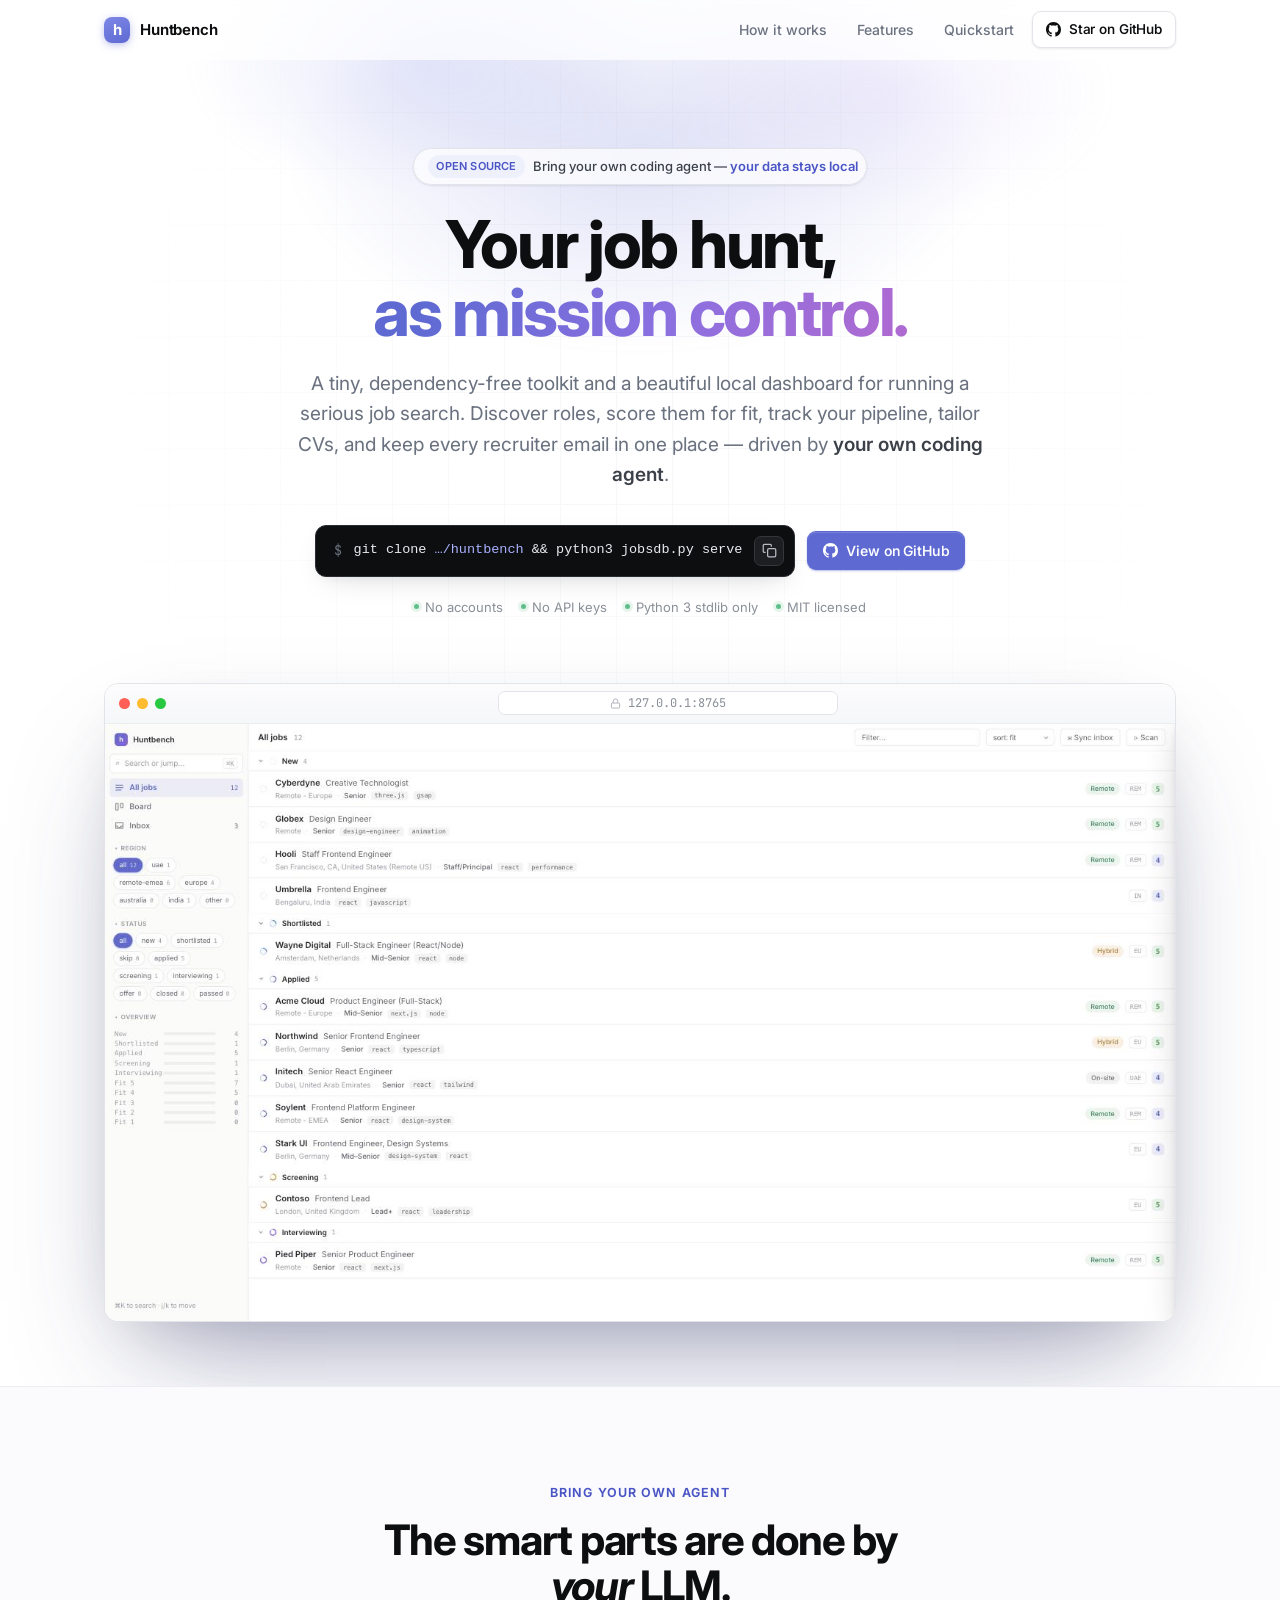
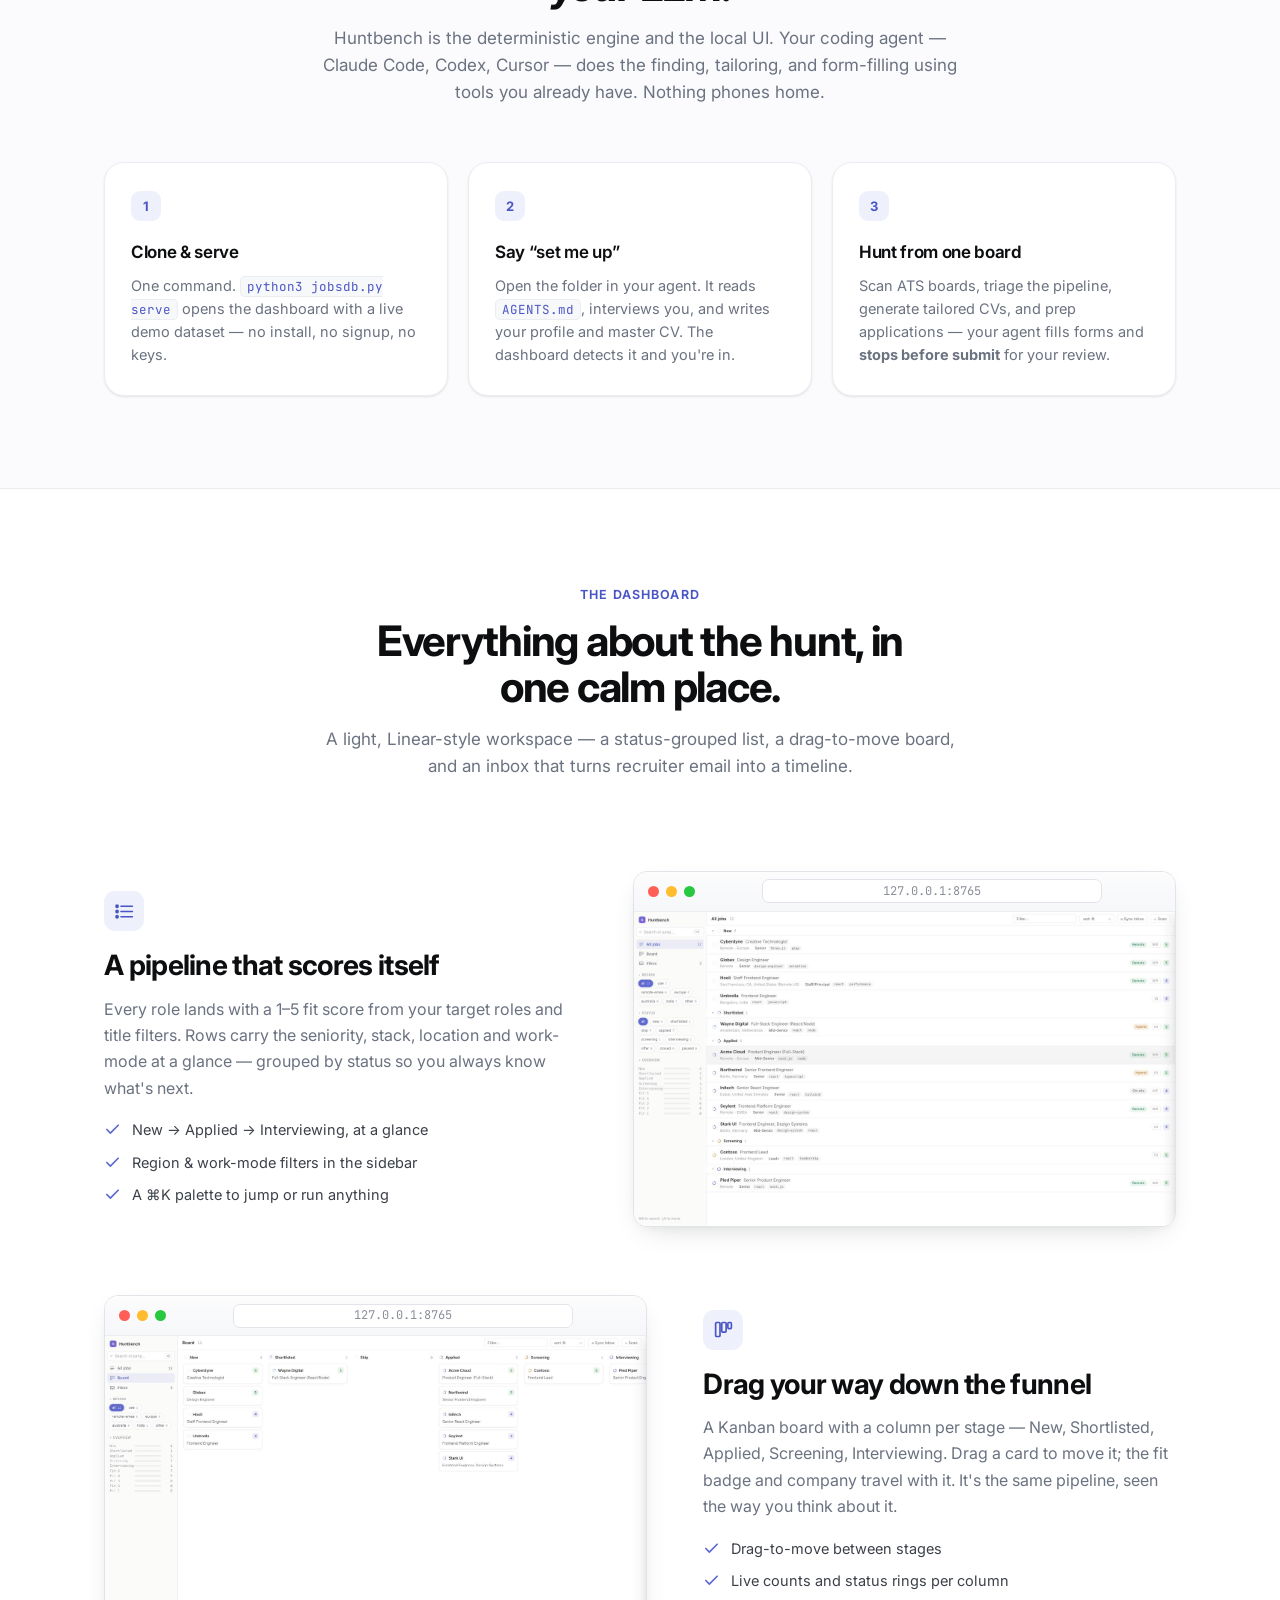
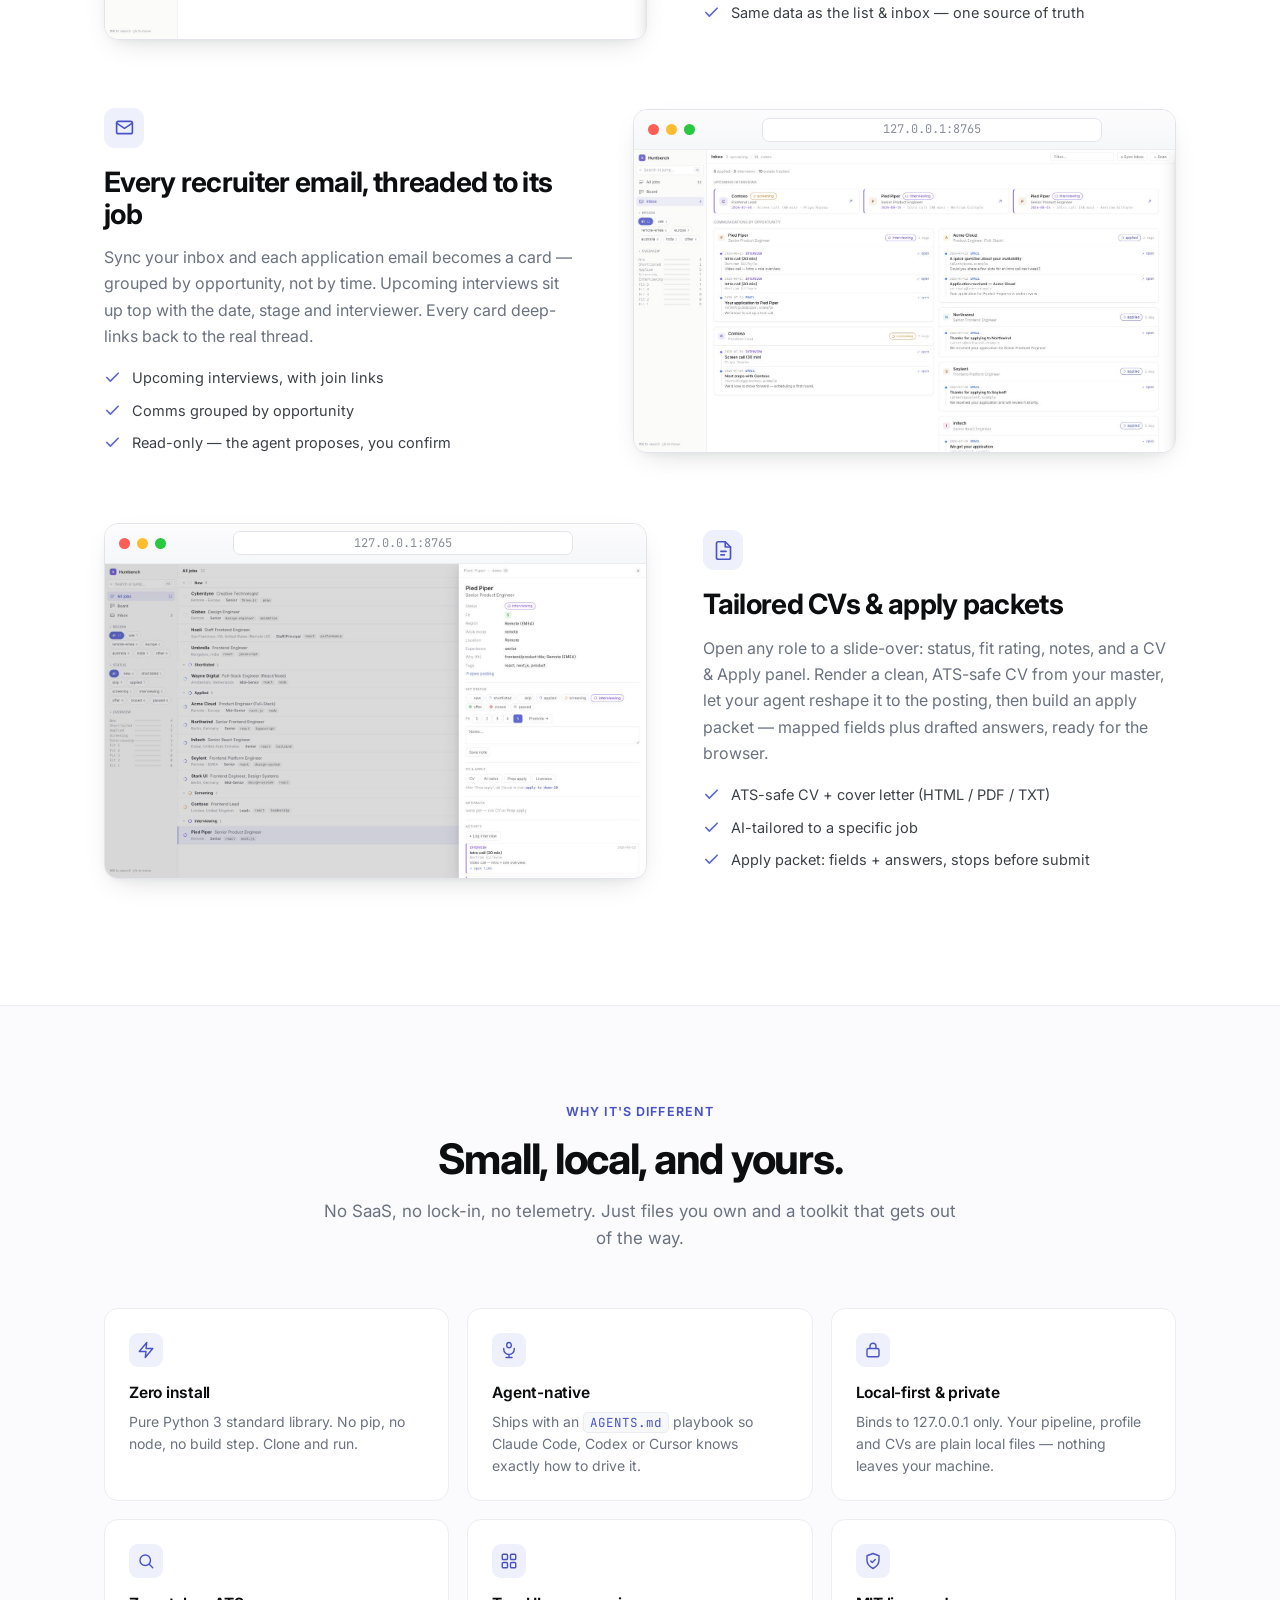
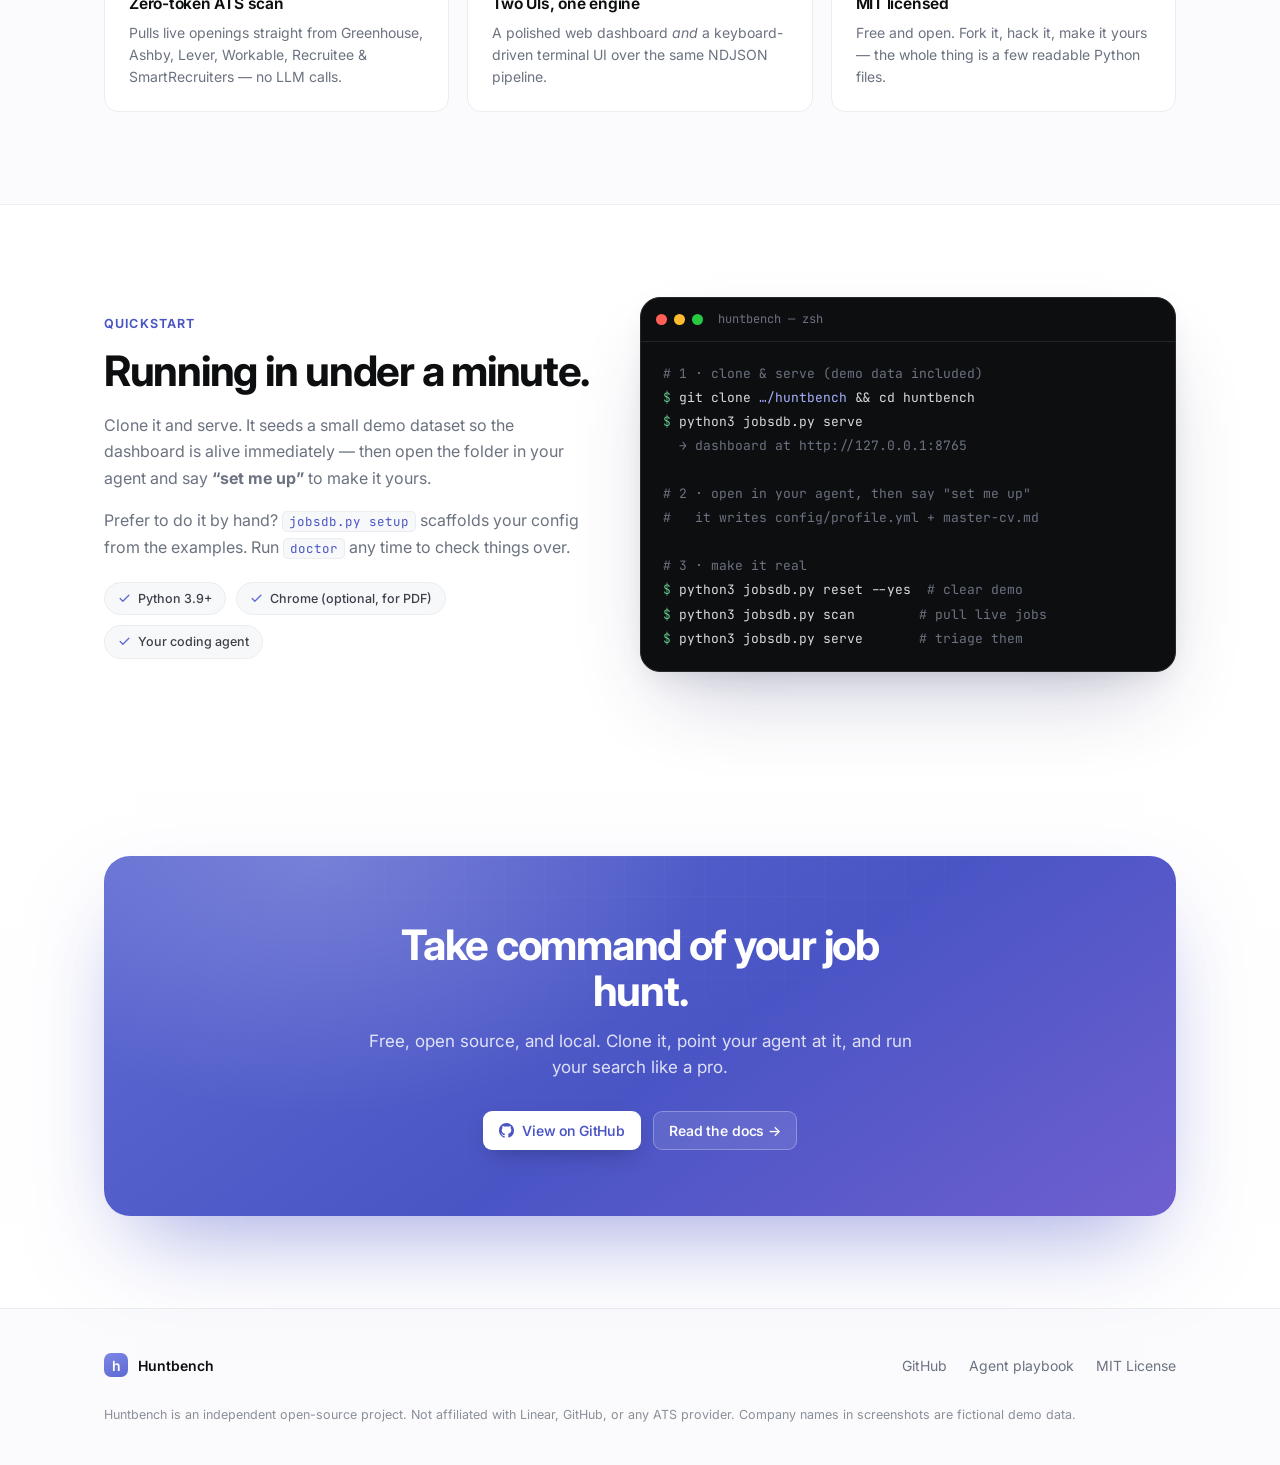
==== commit b1c7d1b5: "docs: replace feature-1 image with clean scored list The ⌘K palette shot read as a broken half-open " ====
--- a/docs/index.html
+++ b/docs/index.html
@@ -460,7 +460,7 @@
         </ul>
       </div>
       <div class="f-media">
-        <div class="browser"><div class="bar"><div class="dots"><i></i><i></i><i></i></div><div class="url">127.0.0.1:8765</div></div><div class="body"><img src="assets/shot-palette.jpg" alt="Command palette over the job list" loading="lazy" /></div></div>
+        <div class="browser"><div class="bar"><div class="dots"><i></i><i></i><i></i></div><div class="url">127.0.0.1:8765</div></div><div class="body"><img src="assets/shot-list-rows.jpg" alt="Status-grouped job pipeline with 1–5 fit scores" loading="lazy" /></div></div>
       </div>
     </div>
 
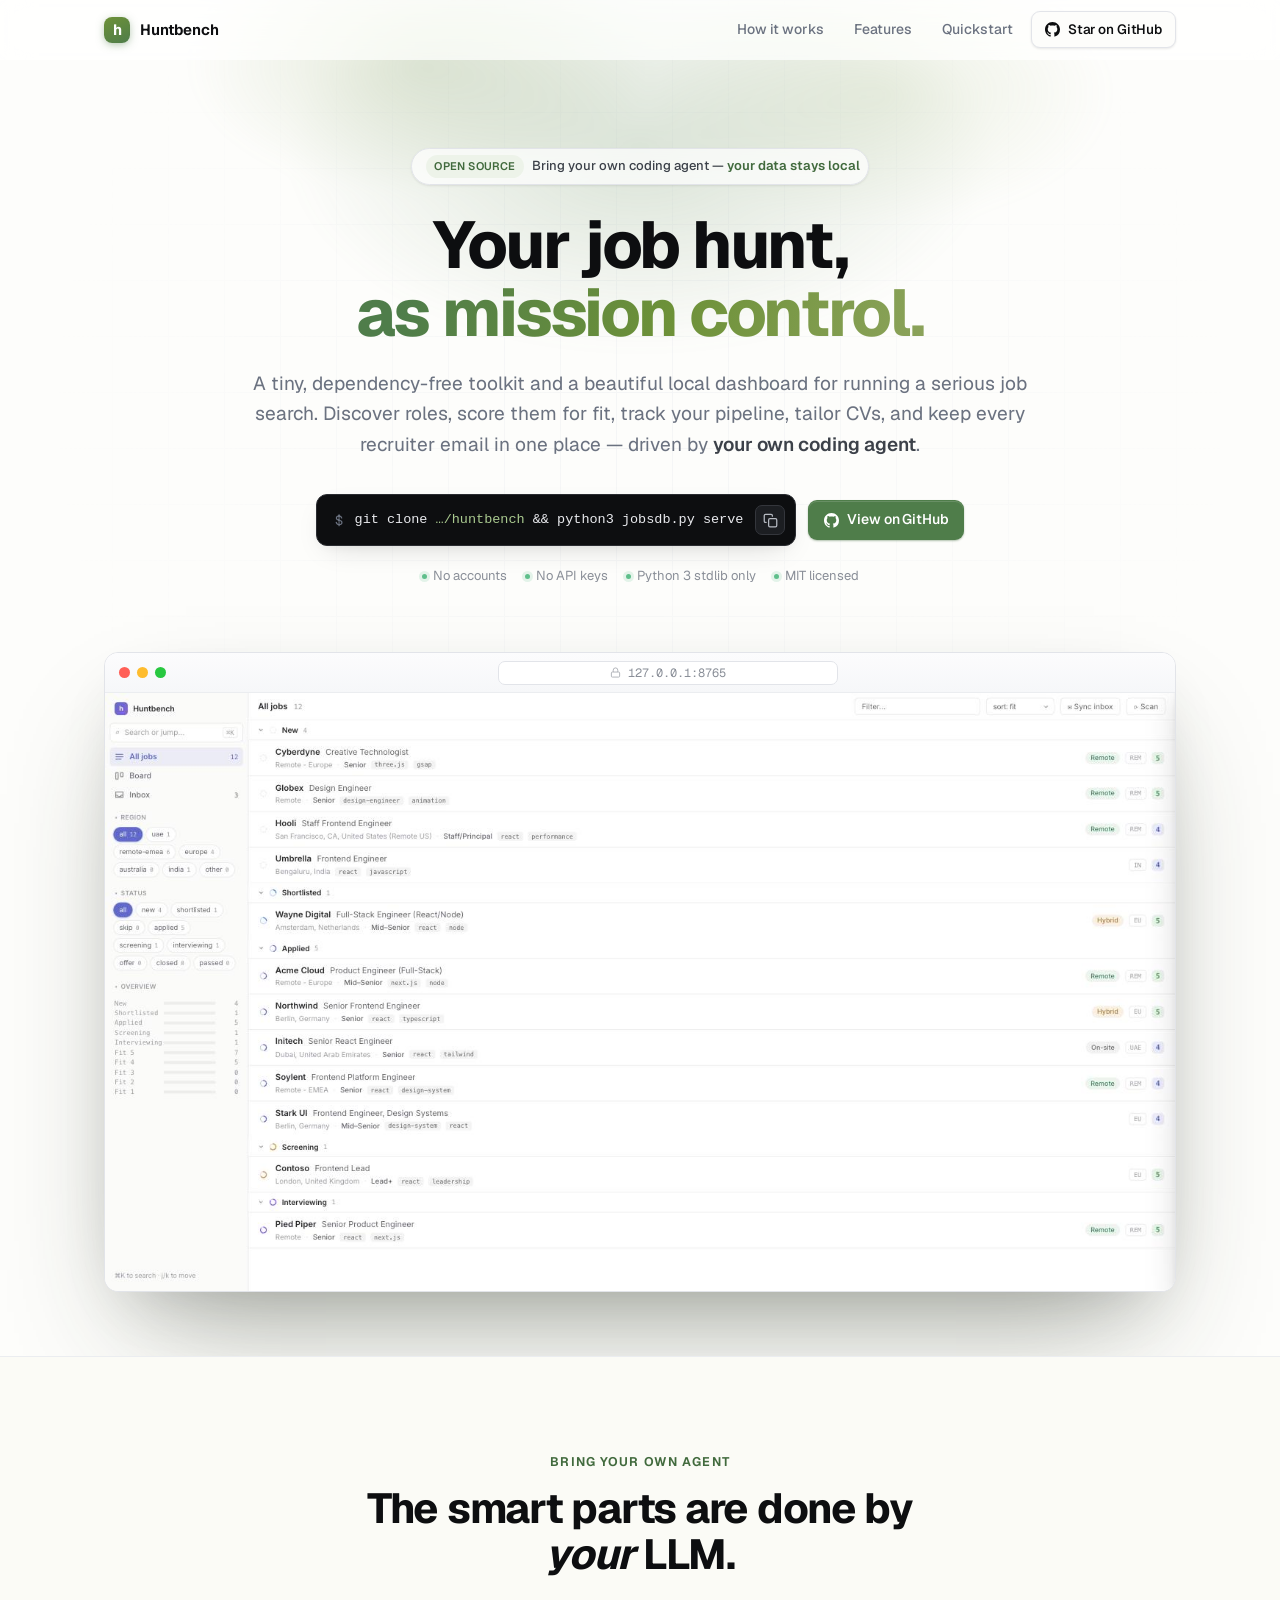
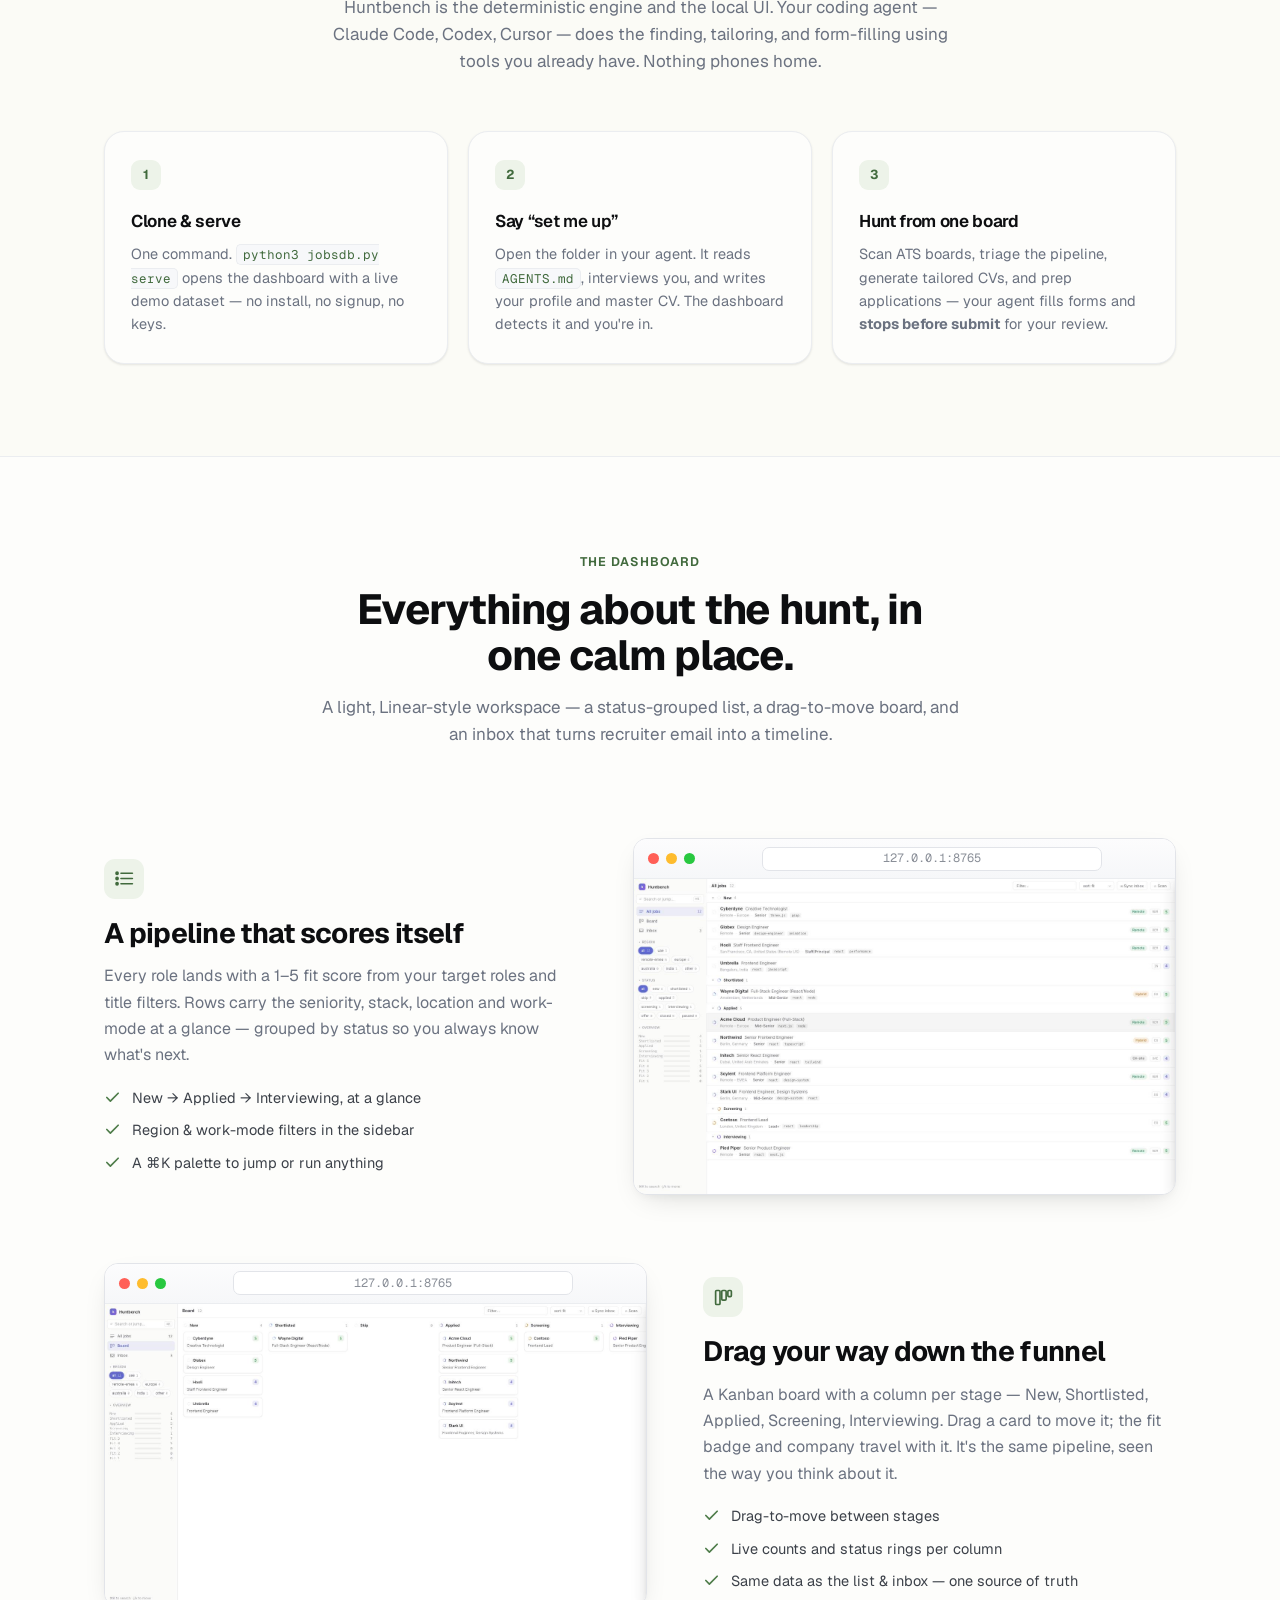
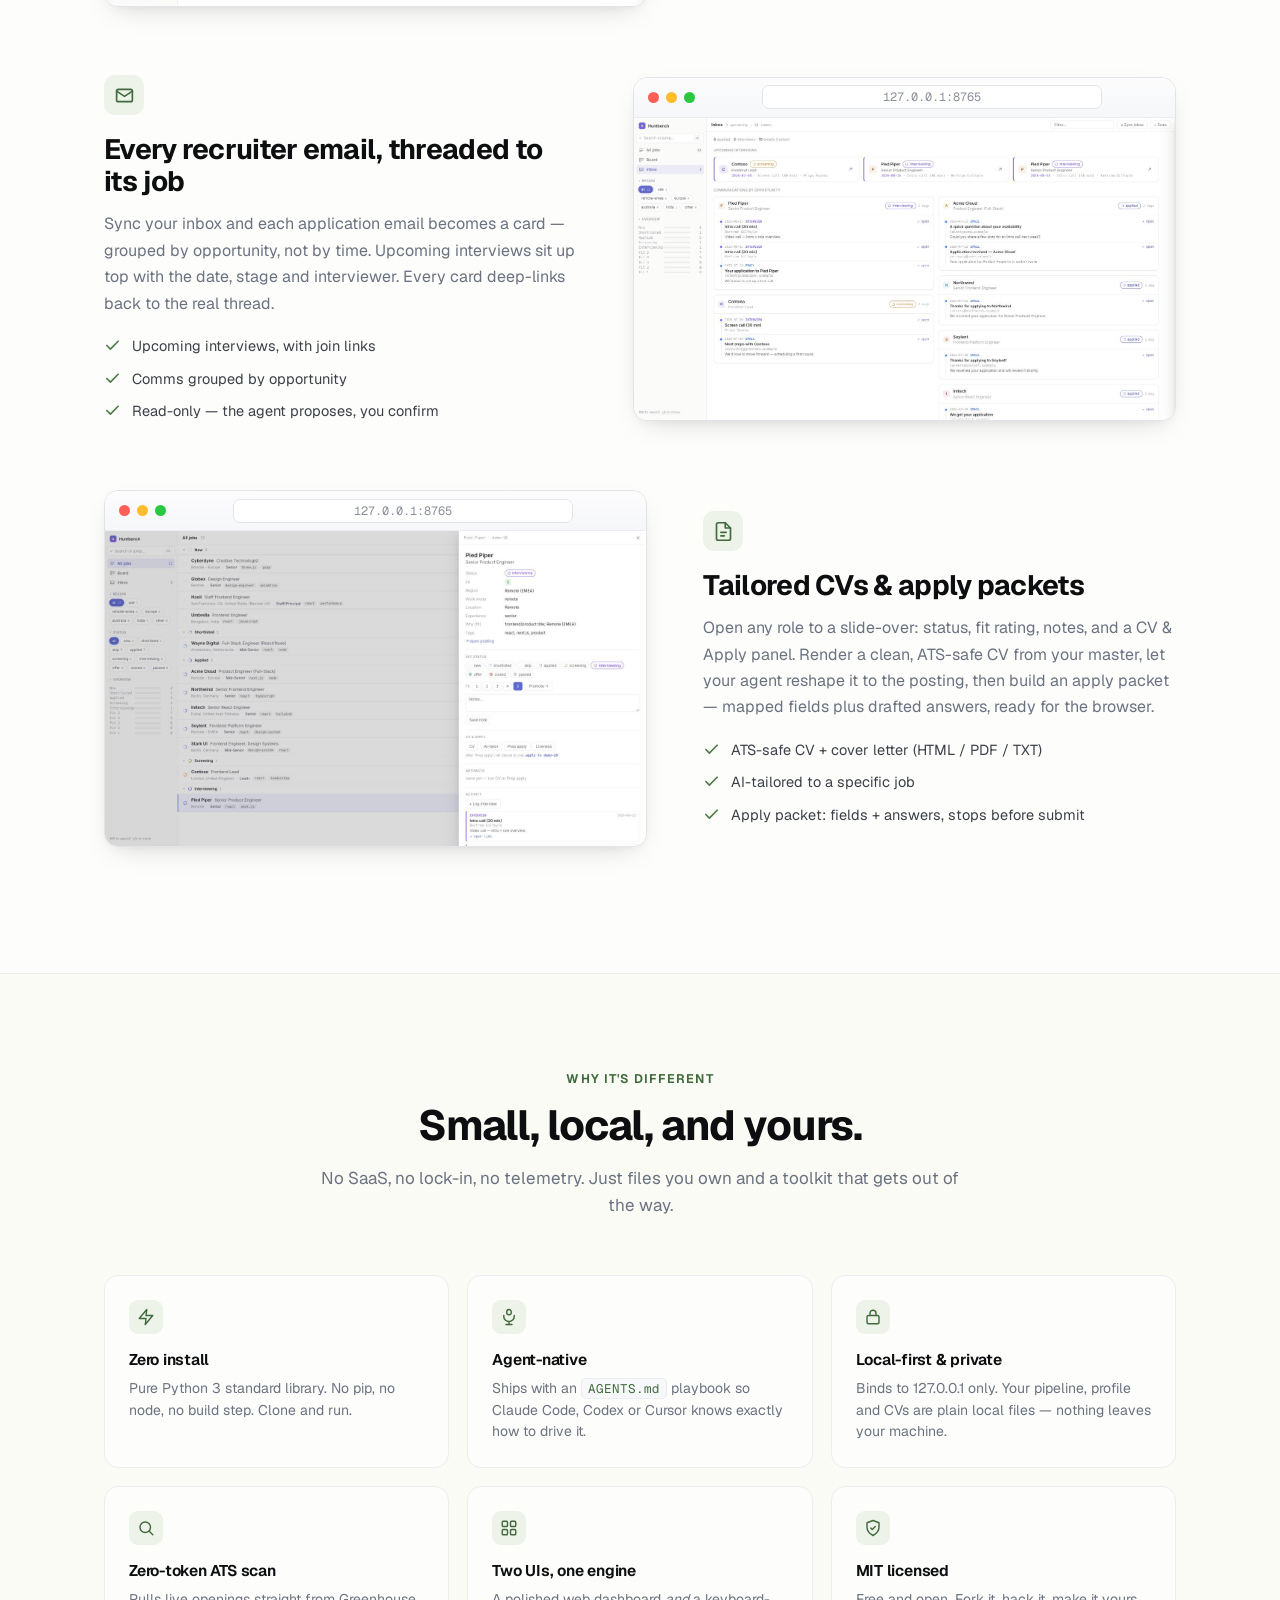
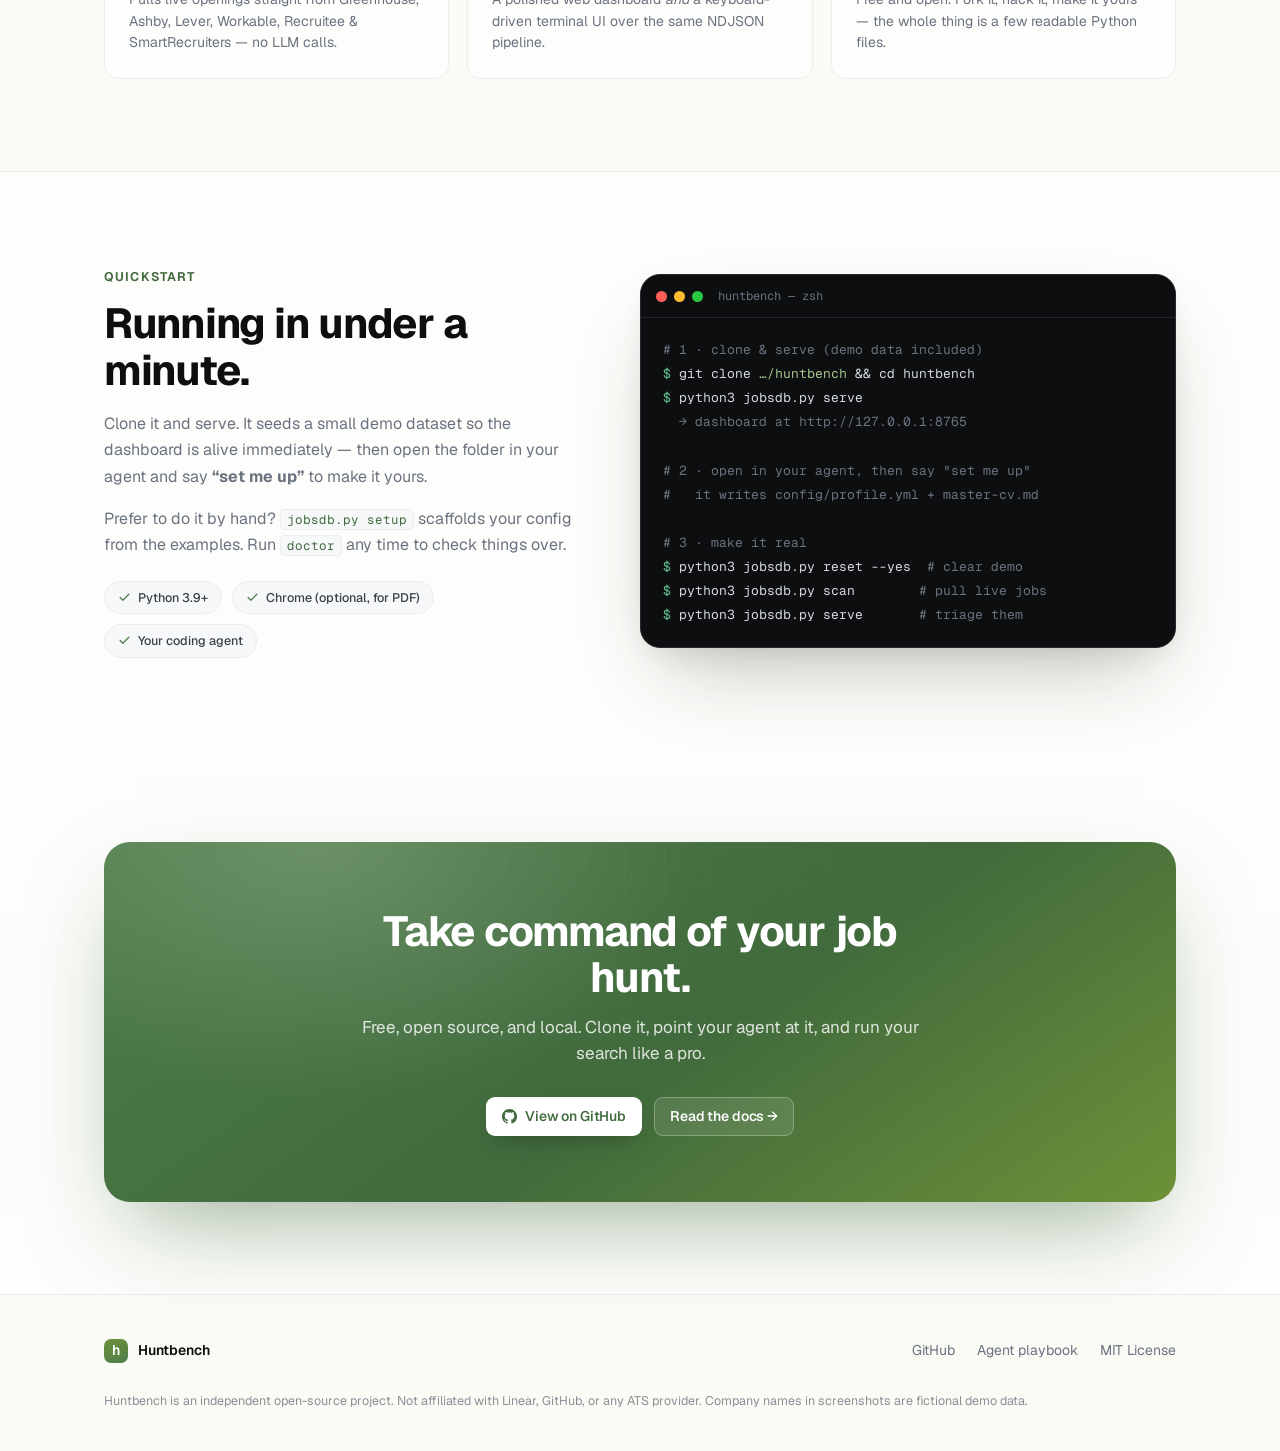
==== commit ea7288b1: "Add Momentum Home landing, garden theme, self-hosted Geist The visual half of the Momentum feature: " ====
--- a/docs/index.html
+++ b/docs/index.html
@@ -8,14 +8,14 @@
 <meta property="og:title" content="Huntbench — Your job hunt, as mission control" />
 <meta property="og:description" content="A local, agent-native job-search command center. Zero install, zero API keys, your data stays on your machine." />
 <meta property="og:type" content="website" />
-<link rel="icon" href="data:image/svg+xml,%3Csvg xmlns='http://www.w3.org/2000/svg' viewBox='0 0 100 100'%3E%3Crect width='100' height='100' rx='24' fill='%235e6ad2'/%3E%3Ctext x='50' y='72' font-size='64' font-family='system-ui,sans-serif' font-weight='700' fill='white' text-anchor='middle'%3Eh%3C/text%3E%3C/svg%3E" />
-<link rel="preconnect" href="https://fonts.googleapis.com" />
-<link rel="preconnect" href="https://fonts.gstatic.com" crossorigin />
-<link href="https://fonts.googleapis.com/css2?family=Inter:wght@400;450;500;600;700;800&family=JetBrains+Mono:wght@400;500&display=swap" rel="stylesheet" />
+<link rel="icon" href="data:image/svg+xml,%3Csvg xmlns='http://www.w3.org/2000/svg' viewBox='0 0 100 100'%3E%3Crect width='100' height='100' rx='24' fill='%234f7d4a'/%3E%3Ctext x='50' y='72' font-size='64' font-family='system-ui,sans-serif' font-weight='700' fill='white' text-anchor='middle'%3Eh%3C/text%3E%3C/svg%3E" />
 <style>
+  /* Self-hosted Geist (OFL) — vendored into docs/fonts, no CDN. */
+  @font-face{font-family:'Geist';src:url('fonts/Geist-Variable.woff2') format('woff2');font-weight:100 900;font-style:normal;font-display:swap}
+  @font-face{font-family:'Geist Mono';src:url('fonts/GeistMono-Variable.woff2') format('woff2');font-weight:100 900;font-style:normal;font-display:swap}
   :root {
-    --bg: #ffffff;
-    --bg-soft: #fbfbfd;
+    --bg: #fdfdfb;
+    --bg-soft: #fbfbf6;
     --bg-panel: #f7f8fa;
     --ink: #0d0e10;
     --ink-2: #3c4149;
@@ -23,14 +23,14 @@
     --muted-2: #8a8f98;
     --line: #ebedf0;
     --line-2: #e2e4e9;
-    --accent: #5e6ad2;
-    --accent-ink: #4a55c5;
-    --accent-soft: #eef0fb;
+    --accent: #4f7d4a;
+    --accent-ink: #416a3d;
+    --accent-soft: #edf3e9;
     --radius: 14px;
     --radius-lg: 20px;
     --shadow-sm: 0 1px 2px rgba(13,14,16,.04), 0 1px 3px rgba(13,14,16,.06);
     --shadow-md: 0 10px 30px -12px rgba(13,14,16,.18), 0 4px 12px -6px rgba(13,14,16,.08);
-    --shadow-lg: 0 40px 80px -28px rgba(45,50,110,.30), 0 12px 32px -12px rgba(13,14,16,.12);
+    --shadow-lg: 0 40px 80px -28px rgba(40,50,30,.30), 0 12px 32px -12px rgba(13,14,16,.12);
     --maxw: 1120px;
     --ease: cubic-bezier(.16,.84,.44,1);
   }
@@ -38,7 +38,7 @@
   * { box-sizing: border-box; margin: 0; padding: 0; }
   html { scroll-behavior: smooth; -webkit-text-size-adjust: 100%; }
   body {
-    font-family: 'Inter', system-ui, -apple-system, sans-serif;
+    font-family: 'Geist', system-ui, -apple-system, sans-serif;
     background: var(--bg);
     color: var(--ink);
     line-height: 1.55;
@@ -48,7 +48,7 @@
   }
   a { color: inherit; text-decoration: none; }
   img { max-width: 100%; display: block; }
-  ::selection { background: rgba(94,106,210,.18); }
+  ::selection { background: rgba(79,125,74,.18); }
 
   .wrap { max-width: var(--maxw); margin: 0 auto; padding: 0 24px; }
 
@@ -68,10 +68,10 @@
   .brand { display: flex; align-items: center; gap: 10px; font-weight: 650; font-size: 15px; letter-spacing: -.01em; }
   .brand .mark {
     width: 26px; height: 26px; border-radius: 8px;
-    background: linear-gradient(155deg, #7d87e6, #5e6ad2);
+    background: linear-gradient(155deg, #6d9138, #4f7d4a);
     color: #fff; display: grid; place-items: center;
     font-weight: 700; font-size: 15px;
-    box-shadow: 0 2px 8px -1px rgba(94,106,210,.5);
+    box-shadow: 0 2px 8px -1px rgba(79,125,74,.5);
   }
   .nav-links { display: flex; align-items: center; gap: 6px; }
   .nav-links a.link { color: var(--muted); font-size: 14px; font-weight: 500; padding: 8px 12px; border-radius: 8px; transition: color .2s, background .2s; }
@@ -83,8 +83,8 @@
     border: 1px solid transparent; transition: all .2s var(--ease); white-space: nowrap;
   }
   .btn svg { width: 15px; height: 15px; }
-  .btn-primary { background: var(--accent); color: #fff; box-shadow: 0 1px 2px rgba(74,85,197,.4), inset 0 1px 0 rgba(255,255,255,.14); }
-  .btn-primary:hover { background: var(--accent-ink); transform: translateY(-1px); box-shadow: 0 6px 16px -4px rgba(74,85,197,.5); }
+  .btn-primary { background: var(--accent); color: #fff; box-shadow: 0 1px 2px rgba(65,106,61,.4), inset 0 1px 0 rgba(255,255,255,.14); }
+  .btn-primary:hover { background: var(--accent-ink); transform: translateY(-1px); box-shadow: 0 6px 16px -4px rgba(65,106,61,.5); }
   .btn-ghost { background: var(--bg); color: var(--ink); border-color: var(--line-2); box-shadow: var(--shadow-sm); }
   .btn-ghost:hover { border-color: #d3d6dd; transform: translateY(-1px); box-shadow: var(--shadow-md); }
   .btn-sm { padding: 7px 13px; font-size: 13.5px; }
@@ -96,9 +96,9 @@
     left: 50%; top: -80px; transform: translateX(-50%);
     width: 1100px; height: 720px;
     background:
-      radial-gradient(46% 40% at 50% 32%, rgba(94,106,210,.20), transparent 70%),
-      radial-gradient(30% 26% at 30% 20%, rgba(139,147,232,.20), transparent 70%),
-      radial-gradient(30% 26% at 72% 24%, rgba(180,160,240,.16), transparent 70%);
+      radial-gradient(46% 40% at 50% 32%, rgba(79,125,74,.20), transparent 70%),
+      radial-gradient(30% 26% at 30% 20%, rgba(120,150,80,.20), transparent 70%),
+      radial-gradient(30% 26% at 72% 24%, rgba(150,175,110,.16), transparent 70%);
     filter: blur(8px);
   }
   .hero-grid {
@@ -127,7 +127,7 @@
     color: var(--ink); margin: 0 auto 22px; max-width: 15ch;
   }
   h1 .grad {
-    background: linear-gradient(110deg, #5e6ad2 10%, #8b70e0 55%, #b06ad0 100%);
+    background: linear-gradient(110deg, #4f7d4a 10%, #6d9138 55%, #8ca35b 100%);
     -webkit-background-clip: text; background-clip: text; -webkit-text-fill-color: transparent;
   }
   .sub {
@@ -140,12 +140,12 @@
   .clone {
     display: inline-flex; align-items: center; gap: 12px;
     background: #0d0e10; color: #e9eaee; border-radius: 11px;
-    padding: 10px 10px 10px 18px; font-family: 'JetBrains Mono', monospace; font-size: 13.5px;
+    padding: 10px 10px 10px 18px; font-family: 'Geist Mono', monospace; font-size: 13.5px;
     box-shadow: var(--shadow-md); border: 1px solid #2a2c31;
   }
   .clone .dollar { color: #6b7280; }
   .clone code { color: #e9eaee; }
-  .clone .accent { color: #a9b0ff; }
+  .clone .accent { color: #a9c98f; }
   .copy-btn {
     display: inline-grid; place-items: center; width: 30px; height: 30px;
     border-radius: 7px; background: #1c1e22; border: 1px solid #34363c; cursor: pointer;
@@ -179,12 +179,12 @@
     flex: 1; max-width: 340px; margin: 0 auto; height: 24px;
     background: #fff; border: 1px solid var(--line-2); border-radius: 7px;
     display: flex; align-items: center; justify-content: center; gap: 7px;
-    font-size: 12px; color: var(--muted-2); font-family: 'JetBrains Mono', monospace;
+    font-size: 12px; color: var(--muted-2); font-family: 'Geist Mono', monospace;
   }
   .browser .url svg { width: 11px; height: 11px; opacity: .7; }
   .browser .body { background: #fff; }
   .browser .body img { width: 100%; height: auto; display: block; }
-  .hero-shot .browser { box-shadow: 0 60px 120px -40px rgba(45,50,110,.42), 0 24px 60px -24px rgba(13,14,16,.16); }
+  .hero-shot .browser { box-shadow: 0 60px 120px -40px rgba(40,50,30,.42), 0 24px 60px -24px rgba(13,14,16,.16); }
 
   /* ---------- Sections ---------- */
   section { position: relative; padding: 92px 0; }
@@ -215,7 +215,7 @@
   .step h3 { font-size: 17px; font-weight: 640; letter-spacing: -.02em; margin-bottom: 8px; }
   .step p { color: var(--muted); font-size: 14.5px; line-height: 1.6; }
   .step code, .inline-code {
-    font-family: 'JetBrains Mono', monospace; font-size: 12.5px;
+    font-family: 'Geist Mono', monospace; font-size: 12.5px;
     background: var(--bg-panel); border: 1px solid var(--line); color: var(--accent-ink);
     padding: 1px 6px; border-radius: 5px;
   }
@@ -264,11 +264,11 @@
   .terminal .tbar { display: flex; align-items: center; gap: 7px; padding: 12px 15px; border-bottom: 1px solid #22242a; }
   .terminal .tbar i { width: 11px; height: 11px; border-radius: 50%; }
   .terminal .tbar i:nth-child(1){ background:#ff5f57; } .terminal .tbar i:nth-child(2){ background:#febc2e; } .terminal .tbar i:nth-child(3){ background:#28c840; }
-  .terminal .tbar span { margin-left: 8px; font-size: 12px; color: #6b7280; font-family: 'JetBrains Mono', monospace; }
-  .terminal pre { padding: 20px 22px; overflow-x: auto; font-family: 'JetBrains Mono', monospace; font-size: 13px; line-height: 1.85; color: #d7dae0; }
+  .terminal .tbar span { margin-left: 8px; font-size: 12px; color: #6b7280; font-family: 'Geist Mono', monospace; }
+  .terminal pre { padding: 20px 22px; overflow-x: auto; font-family: 'Geist Mono', monospace; font-size: 13px; line-height: 1.85; color: #d7dae0; }
   .terminal .c { color: #6b7280; }
   .terminal .p { color: #5fbf8b; }
-  .terminal .a { color: #a9b0ff; }
+  .terminal .a { color: #a9c98f; }
   .qs-copy h2 { margin-bottom: 18px; }
   .qs-copy p { color: var(--muted); font-size: 16px; line-height: 1.65; margin-bottom: 16px; }
   .qs-req { display: flex; gap: 10px; flex-wrap: wrap; margin-top: 22px; }
@@ -283,9 +283,9 @@
   .cta-band { text-align: center; }
   .cta-card {
     position: relative; overflow: hidden;
-    background: linear-gradient(145deg, #5e6ad2, #4a55c5 55%, #6f5fd0);
+    background: linear-gradient(145deg, #4f7d4a, #416a3d 55%, #6d9138);
     border-radius: 26px; padding: 66px 32px;
-    box-shadow: 0 40px 90px -30px rgba(74,85,197,.55);
+    box-shadow: 0 40px 90px -30px rgba(65,106,61,.55);
   }
   .cta-card::before {
     content: ""; position: absolute; inset: 0;
@@ -621,7 +621,7 @@
 <!-- FOOTER -->
 <footer>
   <div class="wrap">
-    <div class="fbrand"><span class="mark" style="width:24px;height:24px;border-radius:7px;font-size:14px;display:grid;place-items:center;background:linear-gradient(155deg,#7d87e6,#5e6ad2);color:#fff;">h</span> Huntbench</div>
+    <div class="fbrand"><span class="mark" style="width:24px;height:24px;border-radius:7px;font-size:14px;display:grid;place-items:center;background:linear-gradient(155deg,#6d9138,#4f7d4a);color:#fff;">h</span> Huntbench</div>
     <div class="flinks">
       <a href="https://github.com/rachitkhurana/huntbench" target="_blank" rel="noopener">GitHub</a>
       <a href="https://github.com/rachitkhurana/huntbench/blob/main/AGENTS.md" target="_blank" rel="noopener">Agent playbook</a>
